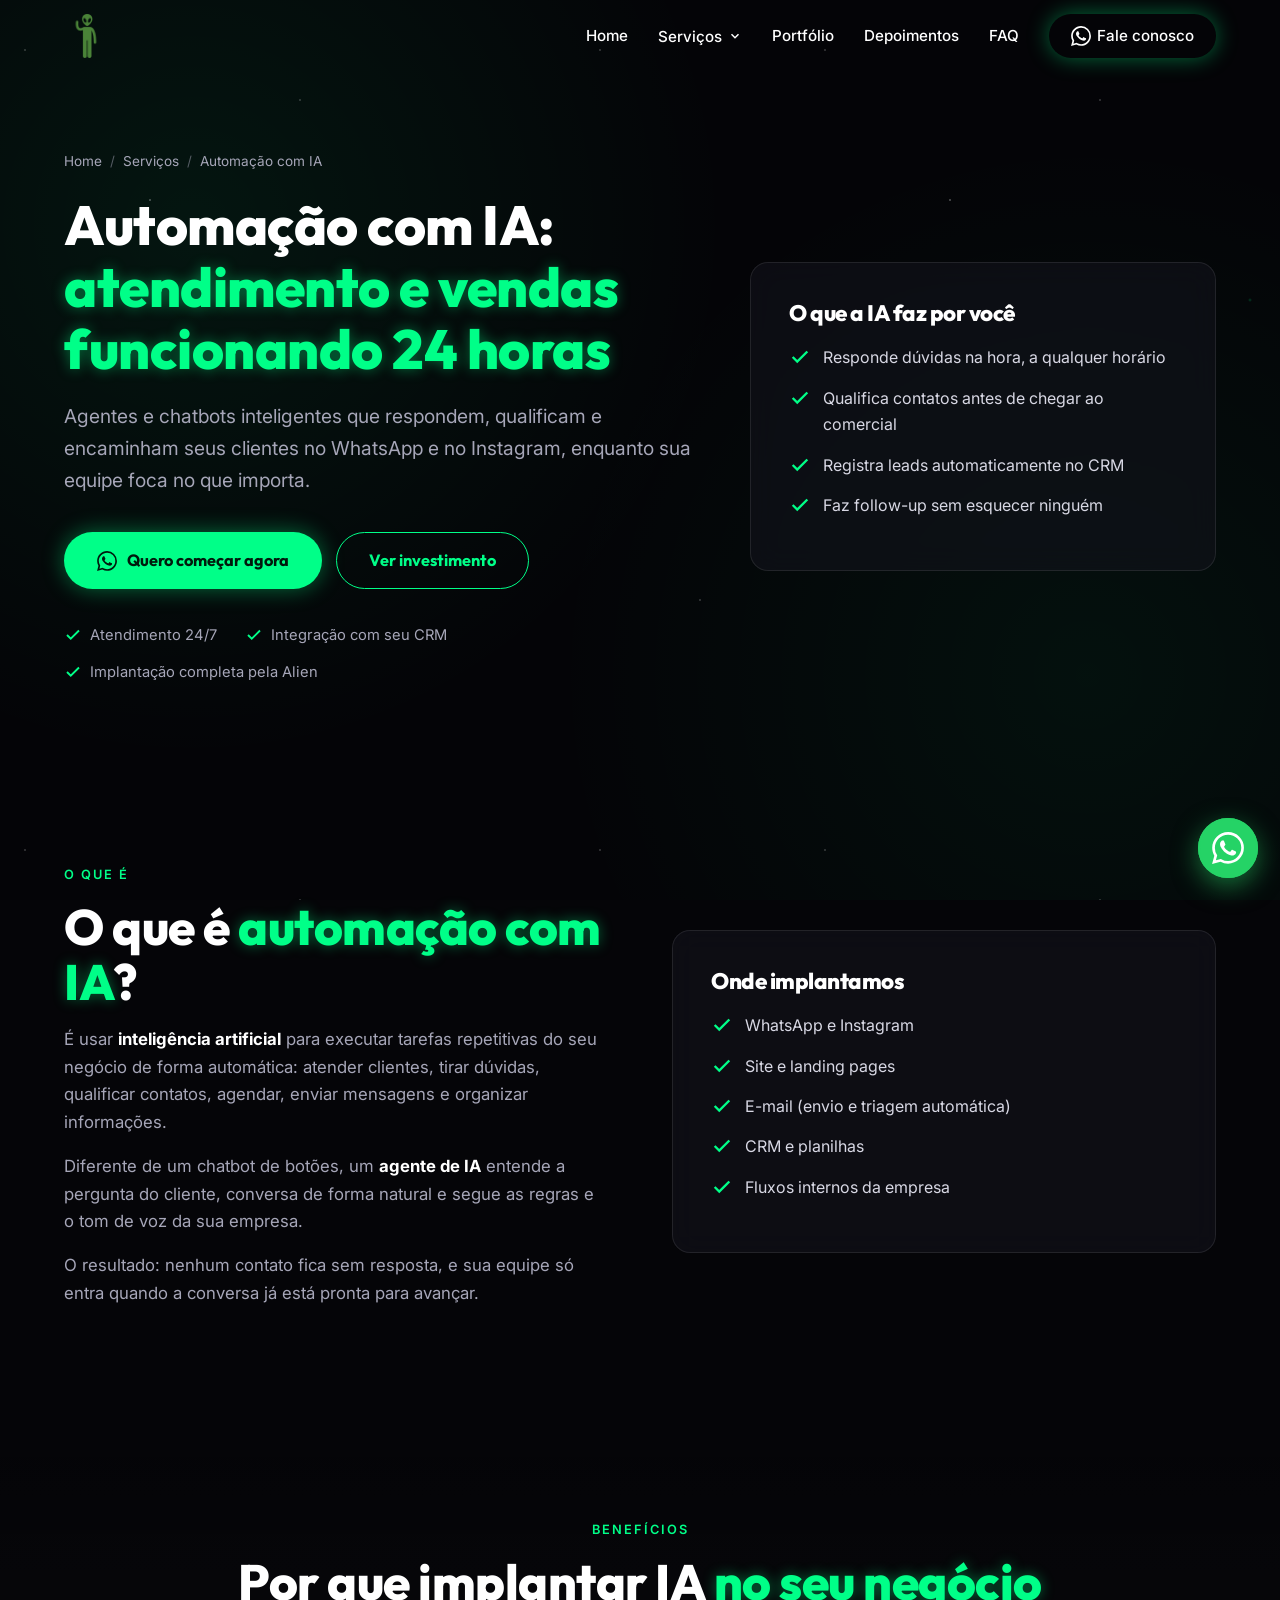
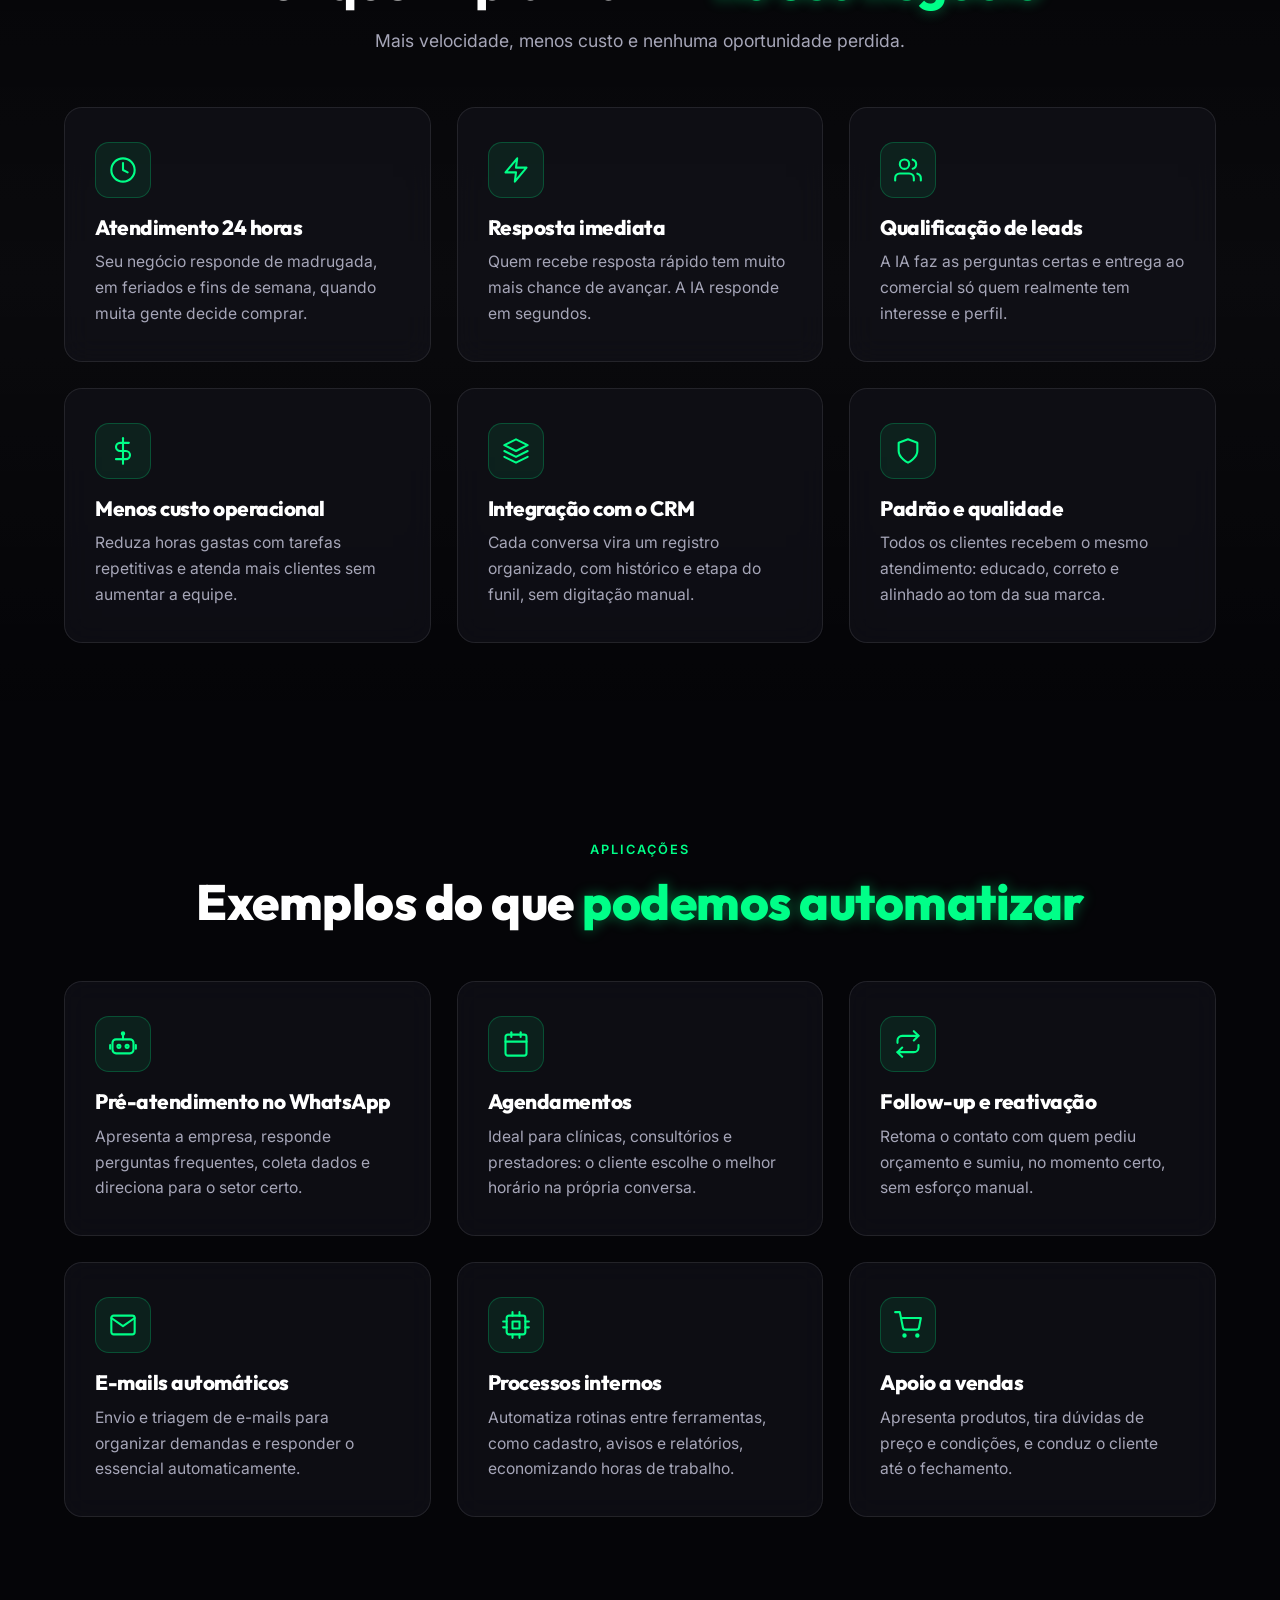
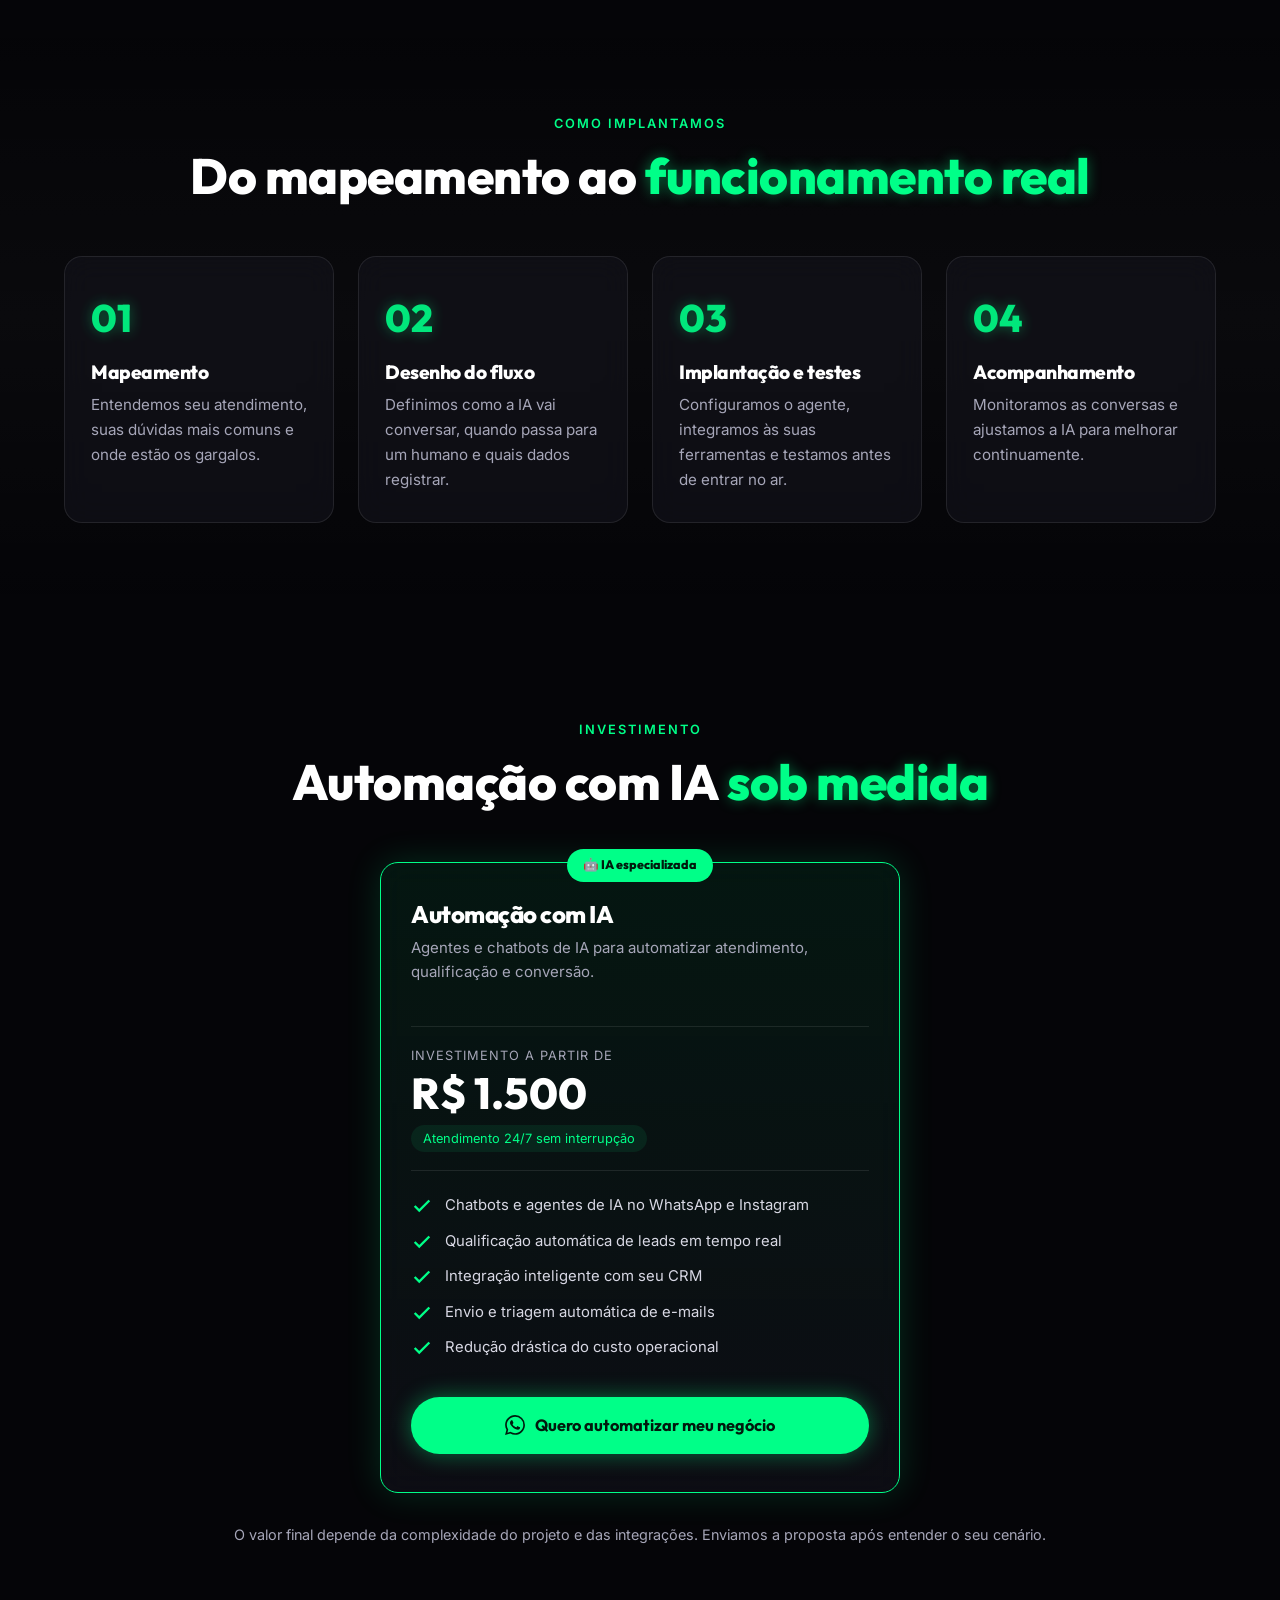
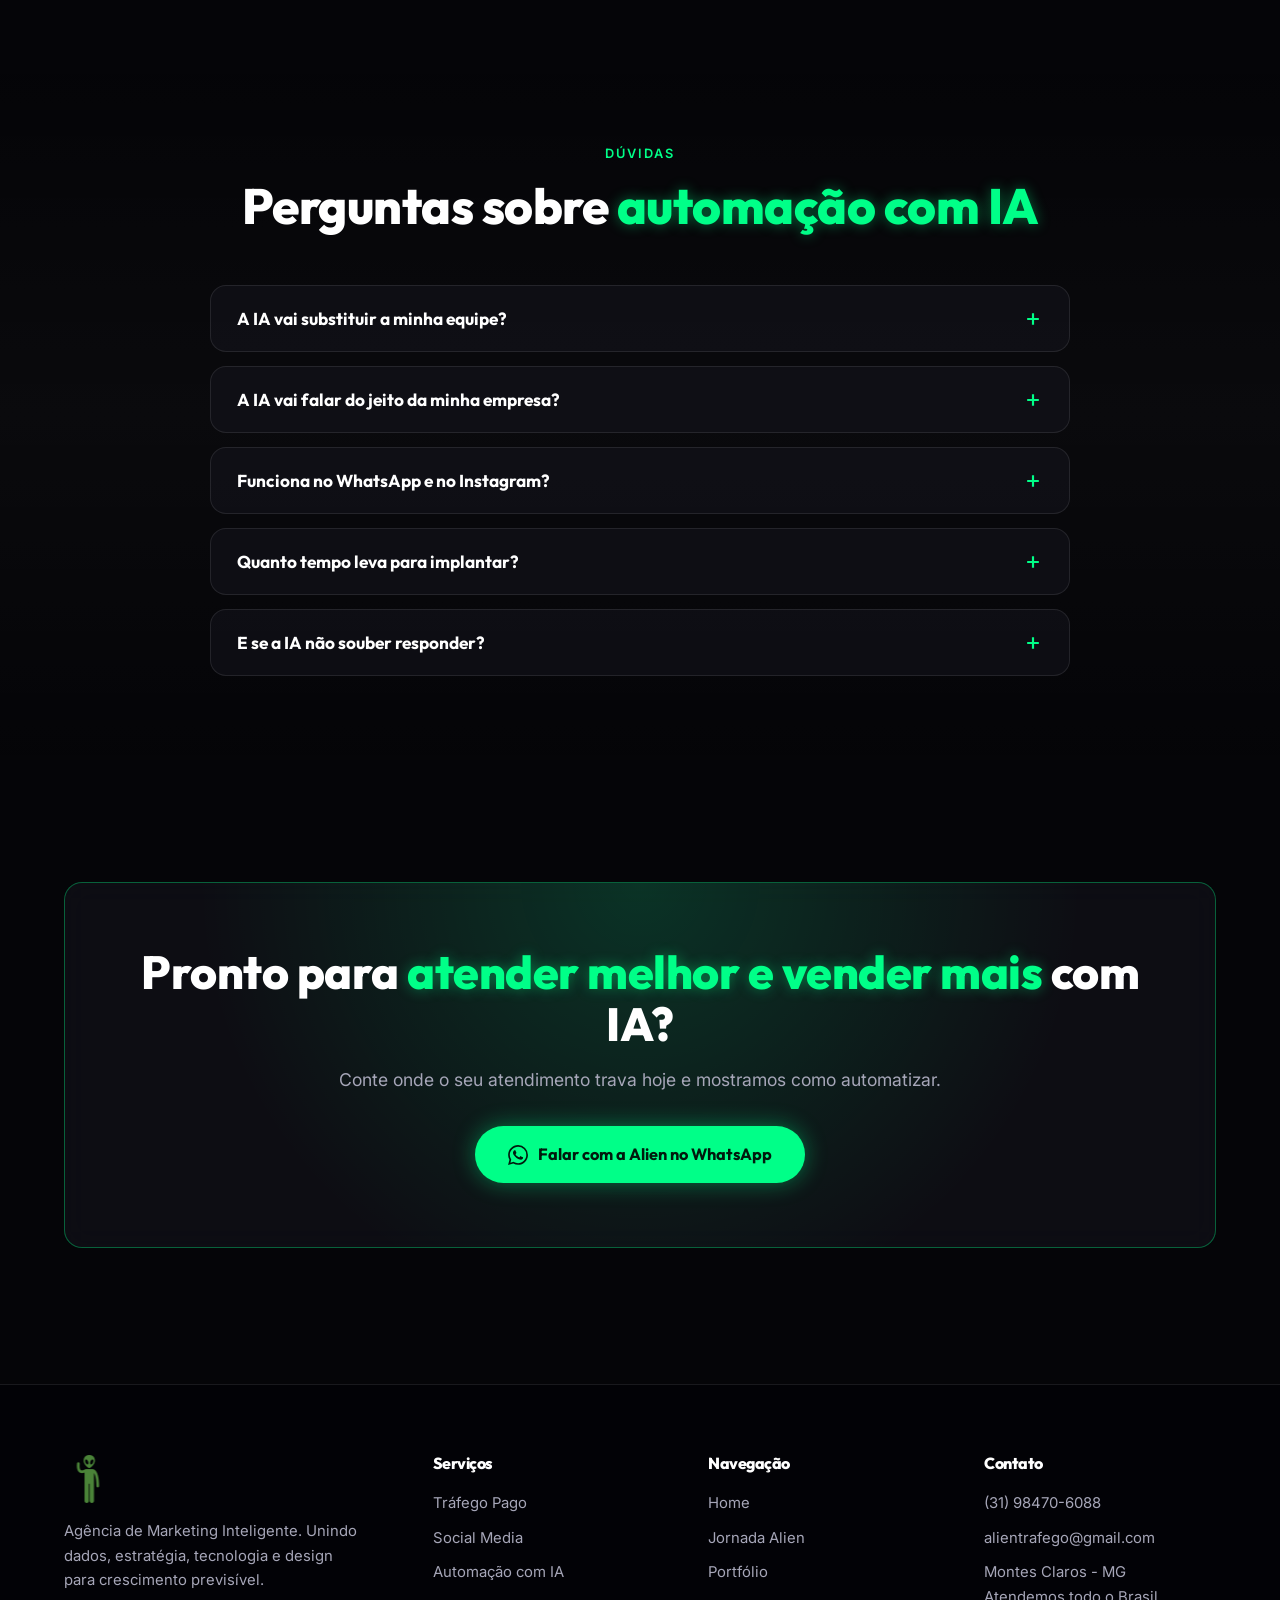
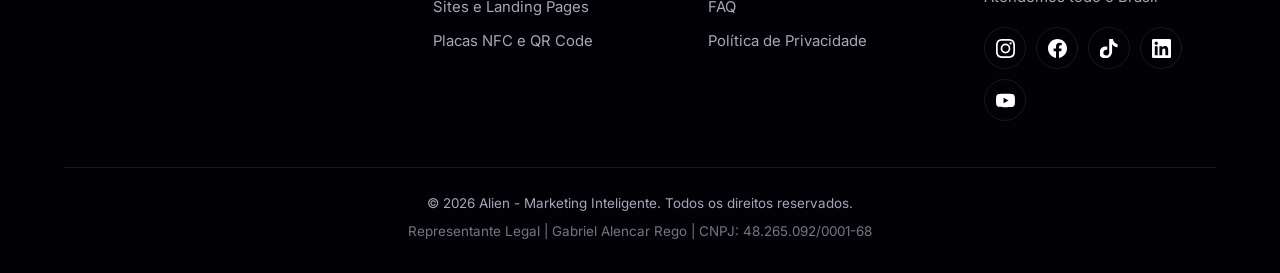
==== automacao-ia.html @ 53d8d1e2 "Site completo: páginas de Tráfego Pago, Social Media, Automação com IA, Sites e Placas NFC/QR Code C" ====
<!DOCTYPE html>
<html lang="pt-BR">
<head>
<meta charset="UTF-8">
<meta name="viewport" content="width=device-width, initial-scale=1.0">
<title>Automação com Inteligência Artificial para Empresas | Alien</title>
<meta name="description" content="Chatbots e agentes de IA no WhatsApp e Instagram, qualificação de leads e integração com CRM. Atendimento 24/7. Investimento a partir de R$ 1.500.">
<link rel="canonical" href="https://alienmkt.com.br/automacao-ia.html">
<meta property="og:type" content="website"><meta property="og:title" content="Automação com Inteligência Artificial para Empresas | Alien"><meta property="og:description" content="Chatbots e agentes de IA no WhatsApp e Instagram, qualificação de leads e integração com CRM. Atendimento 24/7. Investimento a partir de R$ 1.500.">
<meta property="og:url" content="https://alienmkt.com.br/automacao-ia.html"><meta property="og:image" content="https://alienmkt.com.br/assets/placas/placa-google-avaliacoes-foto.webp"><meta property="og:locale" content="pt_BR">
<link rel="icon" href="assets/Favicon s Fundo svg.svg" type="image/svg+xml">
<link rel="preconnect" href="https://fonts.googleapis.com"><link rel="preconnect" href="https://fonts.gstatic.com" crossorigin>
<link href="https://fonts.googleapis.com/css2?family=Outfit:wght@300;400;600;700;800&family=Inter:wght@400;500;600&display=swap" rel="stylesheet">
<link rel="stylesheet" href="assets/css/site.css">
<!-- Google tag (gtag.js) -->
    <script async src="https://www.googletagmanager.com/gtag/js?id=G-V5734NJZ1D"></script>
    <script>
      window.dataLayer = window.dataLayer || [];
      function gtag(){dataLayer.push(arguments);}
      gtag('js', new Date());

      gtag('config', 'G-V5734NJZ1D');
    </script>
    <!-- Meta Pixel Code -->
    <script>
    !function(f,b,e,v,n,t,s)
    {if(f.fbq)return;n=f.fbq=function(){n.callMethod?
    n.callMethod.apply(n,arguments):n.queue.push(arguments)};
    if(!f._fbq)f._fbq=n;n.push=n;n.loaded=!0;n.version='2.0';
    n.queue=[];t=b.createElement(e);t.async=!0;
    t.src=v;s=b.getElementsByTagName(e)[0];
    s.parentNode.insertBefore(t,s)}(window, document,'script',
    'https://connect.facebook.net/en_US/fbevents.js');
    fbq('init', '1313894637612937');
    fbq('track', 'PageView');
    </script>
    <noscript><img height="1" width="1" style="display:none"
    src="https://www.facebook.com/tr?id=1313894637612937&ev=PageView&noscript=1"
    /></noscript>
    <!-- End Meta Pixel Code -->
</head>
<body>
<div class="stars"></div>
<header class="header"><div class="container">
<a href="index.html" class="logo" aria-label="Alien Marketing Inteligente"><img src="assets/Favicon s Fundo svg.svg" alt="Alien"></a>
<button class="burger" aria-label="Abrir menu" type="button"><span></span><span></span><span></span></button>
<nav class="nav">
<a href="index.html">Home</a>
<div class="dd"><button type="button" class="active">Serviços <svg viewBox="0 0 24 24" fill="none" stroke="currentColor" stroke-width="2.5"><polyline points="6 9 12 15 18 9"/></svg></button><div class="dd-menu"><a href="trafego-pago.html"><span class="ic"><svg viewBox="0 0 24 24" stroke-linecap="round" stroke-linejoin="round"><circle cx="12" cy="12" r="10"/><circle cx="12" cy="12" r="6"/><circle cx="12" cy="12" r="2"/></svg></span><span><strong>Tráfego Pago</strong><small>Anúncios no Meta, Google e TikTok</small></span></a><a href="social-media.html"><span class="ic"><svg viewBox="0 0 24 24" stroke-linecap="round" stroke-linejoin="round"><circle cx="18" cy="5" r="3"/><circle cx="6" cy="12" r="3"/><circle cx="18" cy="19" r="3"/><path d="m8.6 13.5 6.8 4M15.4 6.5l-6.8 4"/></svg></span><span><strong>Social Media</strong><small>Gestão e conteúdo estratégico</small></span></a><a href="automacao-ia.html"><span class="ic"><svg viewBox="0 0 24 24" stroke-linecap="round" stroke-linejoin="round"><rect x="3" y="8" width="18" height="12" rx="3"/><path d="M12 8V4"/><circle cx="12" cy="3" r="1"/><circle cx="8.5" cy="14" r="1.3"/><circle cx="15.5" cy="14" r="1.3"/><path d="M1 13v3M23 13v3"/></svg></span><span><strong>Automação com IA</strong><small>Atendimento e vendas 24h</small></span></a><a href="sites-landing-pages.html"><span class="ic"><svg viewBox="0 0 24 24" stroke-linecap="round" stroke-linejoin="round"><polyline points="16 18 22 12 16 6"/><polyline points="8 6 2 12 8 18"/></svg></span><span><strong>Sites e Landing Pages</strong><small>Páginas feitas para converter</small></span></a><a href="placas-nfc-qrcode.html"><span class="ic"><svg viewBox="0 0 24 24" stroke-linecap="round" stroke-linejoin="round"><path d="M5 12.55a11 11 0 0 1 14.08 0M1.42 9a16 16 0 0 1 21.16 0M8.53 16.11a6 6 0 0 1 6.95 0"/><circle cx="12" cy="20" r="1"/></svg></span><span><strong>Placas NFC e QR Code</strong><small>Avaliações Google, Pix, Instagram…</small></span></a></div></div>
<a href="index.html#portfolio">Portfólio</a>
<a href="index.html#depoimentos">Depoimentos</a>
<a href="index.html#faq">FAQ</a>
<a href="https://wa.me/5531984706088?text=Ol%C3%A1%21%20Vim%20pelo%20site%20da%20Alien%20e%20gostaria%20de%20conversar." target="_blank" rel="noopener" class="btn btn-neon btn-sm"><svg viewBox="0 0 24 24" fill="currentColor"><path d="M17.472 14.382c-.297-.149-1.758-.867-2.03-.967-.273-.099-.471-.148-.67.15-.197.297-.767.966-.94 1.164-.173.199-.347.223-.644.075-.297-.15-1.255-.463-2.39-1.475-.883-.788-1.48-1.761-1.653-2.059-.173-.297-.018-.458.13-.606.134-.133.298-.347.446-.52.149-.174.198-.298.298-.497.099-.198.05-.371-.025-.52-.075-.149-.669-1.612-.916-2.207-.242-.579-.487-.5-.669-.51a12.8 12.8 0 0 0-.57-.01c-.198 0-.52.074-.792.372-.272.297-1.04 1.016-1.04 2.479 0 1.462 1.065 2.875 1.213 3.074.149.198 2.096 3.2 5.077 4.487.709.306 1.262.489 1.694.625.712.227 1.36.195 1.871.118.571-.085 1.758-.719 2.006-1.413.248-.694.248-1.289.173-1.413-.074-.124-.272-.198-.57-.347m-5.421 7.403h-.004a9.87 9.87 0 0 1-5.031-1.378l-.361-.214-3.741.982.998-3.648-.235-.374a9.86 9.86 0 0 1-1.51-5.26c.001-5.45 4.436-9.884 9.888-9.884 2.64 0 5.122 1.03 6.988 2.898a9.825 9.825 0 0 1 2.893 6.994c-.003 5.45-4.437 9.884-9.885 9.884m8.413-18.297A11.815 11.815 0 0 0 12.05 0C5.495 0 .16 5.335.157 11.892c0 2.096.547 4.142 1.588 5.945L.057 24l6.305-1.654a11.882 11.882 0 0 0 5.683 1.448h.005c6.554 0 11.89-5.335 11.893-11.893a11.821 11.821 0 0 0-3.48-8.413Z"/></svg>Fale conosco</a>
</nav></div></header>
<main>
<section class="hero sm"><div class="container"><div class="hero-grid" style=""><div><div class="crumbs"><a href="index.html">Home</a><span>/</span><a href="index.html#servicos">Serviços</a><span>/</span>Automação com IA</div><h1 class="reveal">Automação com IA: <span class="neon">atendimento e vendas funcionando 24 horas</span></h1><p class="lead reveal">Agentes e chatbots inteligentes que respondem, qualificam e encaminham seus clientes no WhatsApp e no Instagram, enquanto sua equipe foca no que importa.</p><div class="btn-row reveal"><a href="https://wa.me/5531984706088?text=Ol%C3%A1%21%20Quero%20saber%20mais%20sobre%20Automa%C3%A7%C3%A3o%20com%20Intelig%C3%AAncia%20Artificial%20para%20o%20meu%20neg%C3%B3cio." target="_blank" rel="noopener" class="btn btn-neon "><svg viewBox="0 0 24 24" fill="currentColor"><path d="M17.472 14.382c-.297-.149-1.758-.867-2.03-.967-.273-.099-.471-.148-.67.15-.197.297-.767.966-.94 1.164-.173.199-.347.223-.644.075-.297-.15-1.255-.463-2.39-1.475-.883-.788-1.48-1.761-1.653-2.059-.173-.297-.018-.458.13-.606.134-.133.298-.347.446-.52.149-.174.198-.298.298-.497.099-.198.05-.371-.025-.52-.075-.149-.669-1.612-.916-2.207-.242-.579-.487-.5-.669-.51a12.8 12.8 0 0 0-.57-.01c-.198 0-.52.074-.792.372-.272.297-1.04 1.016-1.04 2.479 0 1.462 1.065 2.875 1.213 3.074.149.198 2.096 3.2 5.077 4.487.709.306 1.262.489 1.694.625.712.227 1.36.195 1.871.118.571-.085 1.758-.719 2.006-1.413.248-.694.248-1.289.173-1.413-.074-.124-.272-.198-.57-.347m-5.421 7.403h-.004a9.87 9.87 0 0 1-5.031-1.378l-.361-.214-3.741.982.998-3.648-.235-.374a9.86 9.86 0 0 1-1.51-5.26c.001-5.45 4.436-9.884 9.888-9.884 2.64 0 5.122 1.03 6.988 2.898a9.825 9.825 0 0 1 2.893 6.994c-.003 5.45-4.437 9.884-9.885 9.884m8.413-18.297A11.815 11.815 0 0 0 12.05 0C5.495 0 .16 5.335.157 11.892c0 2.096.547 4.142 1.588 5.945L.057 24l6.305-1.654a11.882 11.882 0 0 0 5.683 1.448h.005c6.554 0 11.89-5.335 11.893-11.893a11.821 11.821 0 0 0-3.48-8.413Z"/></svg>Quero começar agora</a><a href="#planos" class="btn btn-ghost">Ver investimento</a></div><ul class="trust"><li><svg viewBox="0 0 24 24"><polyline points="20 6 9 17 4 12"/></svg>Atendimento 24/7</li><li><svg viewBox="0 0 24 24"><polyline points="20 6 9 17 4 12"/></svg>Integração com seu CRM</li><li><svg viewBox="0 0 24 24"><polyline points="20 6 9 17 4 12"/></svg>Implantação completa pela Alien</li></ul></div><div class="reveal"><div class="panel glass"><h3>O que a IA faz por você</h3><ul class="checklist"><li><svg viewBox="0 0 24 24"><polyline points="20 6 9 17 4 12"/></svg><span>Responde dúvidas na hora, a qualquer horário</span></li><li><svg viewBox="0 0 24 24"><polyline points="20 6 9 17 4 12"/></svg><span>Qualifica contatos antes de chegar ao comercial</span></li><li><svg viewBox="0 0 24 24"><polyline points="20 6 9 17 4 12"/></svg><span>Registra leads automaticamente no CRM</span></li><li><svg viewBox="0 0 24 24"><polyline points="20 6 9 17 4 12"/></svg><span>Faz follow-up sem esquecer ninguém</span></li></ul></div></div></div></div></section>
<section class="section" id="o-que-e"><div class="container"><div class="split">
<div class="reveal"><span class="eyebrow">O que é</span><h2 class="h2">O que é <span class="neon">automação com IA</span>?</h2>
<p>É usar <strong>inteligência artificial</strong> para executar tarefas repetitivas do seu negócio de forma automática: atender clientes, tirar dúvidas, qualificar contatos, agendar, enviar mensagens e organizar informações.</p>
<p>Diferente de um chatbot de botões, um <strong>agente de IA</strong> entende a pergunta do cliente, conversa de forma natural e segue as regras e o tom de voz da sua empresa.</p>
<p>O resultado: nenhum contato fica sem resposta, e sua equipe só entra quando a conversa já está pronta para avançar.</p></div>
<div class="reveal"><div class="panel glass"><h3>Onde implantamos</h3><ul class="checklist"><li><svg viewBox="0 0 24 24"><polyline points="20 6 9 17 4 12"/></svg><span>WhatsApp e Instagram</span></li><li><svg viewBox="0 0 24 24"><polyline points="20 6 9 17 4 12"/></svg><span>Site e landing pages</span></li><li><svg viewBox="0 0 24 24"><polyline points="20 6 9 17 4 12"/></svg><span>E-mail (envio e triagem automática)</span></li><li><svg viewBox="0 0 24 24"><polyline points="20 6 9 17 4 12"/></svg><span>CRM e planilhas</span></li><li><svg viewBox="0 0 24 24"><polyline points="20 6 9 17 4 12"/></svg><span>Fluxos internos da empresa</span></li></ul></div></div>
</div></div></section>

<section class="section alt" id="beneficios"><div class="container">
<div class="sec-head reveal center"><span class="eyebrow">Benefícios</span><h2 class="h2">Por que implantar IA <span class="neon">no seu negócio</span></h2><p class="lead">Mais velocidade, menos custo e nenhuma oportunidade perdida.</p></div>
<div class="grid g3"><div class="card glass reveal"><div class="ico"><svg viewBox="0 0 24 24" stroke-linecap="round" stroke-linejoin="round"><circle cx="12" cy="12" r="10"/><polyline points="12 6 12 12 16 14"/></svg></div><h3>Atendimento 24 horas</h3><p>Seu negócio responde de madrugada, em feriados e fins de semana, quando muita gente decide comprar.</p></div><div class="card glass reveal"><div class="ico"><svg viewBox="0 0 24 24" stroke-linecap="round" stroke-linejoin="round"><polygon points="13 2 3 14 12 14 11 22 21 10 12 10 13 2"/></svg></div><h3>Resposta imediata</h3><p>Quem recebe resposta rápido tem muito mais chance de avançar. A IA responde em segundos.</p></div><div class="card glass reveal"><div class="ico"><svg viewBox="0 0 24 24" stroke-linecap="round" stroke-linejoin="round"><path d="M17 21v-2a4 4 0 0 0-4-4H5a4 4 0 0 0-4 4v2"/><circle cx="9" cy="7" r="4"/><path d="M23 21v-2a4 4 0 0 0-3-3.87M16 3.13a4 4 0 0 1 0 7.75"/></svg></div><h3>Qualificação de leads</h3><p>A IA faz as perguntas certas e entrega ao comercial só quem realmente tem interesse e perfil.</p></div><div class="card glass reveal"><div class="ico"><svg viewBox="0 0 24 24" stroke-linecap="round" stroke-linejoin="round"><line x1="12" y1="1" x2="12" y2="23"/><path d="M17 5H9.5a3.5 3.5 0 0 0 0 7h5a3.5 3.5 0 0 1 0 7H6"/></svg></div><h3>Menos custo operacional</h3><p>Reduza horas gastas com tarefas repetitivas e atenda mais clientes sem aumentar a equipe.</p></div><div class="card glass reveal"><div class="ico"><svg viewBox="0 0 24 24" stroke-linecap="round" stroke-linejoin="round"><polygon points="12 2 2 7 12 12 22 7 12 2"/><polyline points="2 17 12 22 22 17"/><polyline points="2 12 12 17 22 12"/></svg></div><h3>Integração com o CRM</h3><p>Cada conversa vira um registro organizado, com histórico e etapa do funil, sem digitação manual.</p></div><div class="card glass reveal"><div class="ico"><svg viewBox="0 0 24 24" stroke-linecap="round" stroke-linejoin="round"><path d="M12 22s8-4 8-10V5l-8-3-8 3v7c0 6 8 10 8 10z"/></svg></div><h3>Padrão e qualidade</h3><p>Todos os clientes recebem o mesmo atendimento: educado, correto e alinhado ao tom da sua marca.</p></div></div>
</div></section>

<section class="section" id="usos"><div class="container">
<div class="sec-head reveal center"><span class="eyebrow">Aplicações</span><h2 class="h2">Exemplos do que <span class="neon">podemos automatizar</span></h2></div>
<div class="grid g3"><div class="card glass reveal"><div class="ico"><svg viewBox="0 0 24 24" stroke-linecap="round" stroke-linejoin="round"><rect x="3" y="8" width="18" height="12" rx="3"/><path d="M12 8V4"/><circle cx="12" cy="3" r="1"/><circle cx="8.5" cy="14" r="1.3"/><circle cx="15.5" cy="14" r="1.3"/><path d="M1 13v3M23 13v3"/></svg></div><h3>Pré-atendimento no WhatsApp</h3><p>Apresenta a empresa, responde perguntas frequentes, coleta dados e direciona para o setor certo.</p></div><div class="card glass reveal"><div class="ico"><svg viewBox="0 0 24 24" stroke-linecap="round" stroke-linejoin="round"><rect x="3" y="4" width="18" height="18" rx="2"/><line x1="16" y1="2" x2="16" y2="6"/><line x1="8" y1="2" x2="8" y2="6"/><line x1="3" y1="10" x2="21" y2="10"/></svg></div><h3>Agendamentos</h3><p>Ideal para clínicas, consultórios e prestadores: o cliente escolhe o melhor horário na própria conversa.</p></div><div class="card glass reveal"><div class="ico"><svg viewBox="0 0 24 24" stroke-linecap="round" stroke-linejoin="round"><polyline points="17 1 21 5 17 9"/><path d="M3 11V9a4 4 0 0 1 4-4h14"/><polyline points="7 23 3 19 7 15"/><path d="M21 13v2a4 4 0 0 1-4 4H3"/></svg></div><h3>Follow-up e reativação</h3><p>Retoma o contato com quem pediu orçamento e sumiu, no momento certo, sem esforço manual.</p></div><div class="card glass reveal"><div class="ico"><svg viewBox="0 0 24 24" stroke-linecap="round" stroke-linejoin="round"><path d="M4 4h16a2 2 0 0 1 2 2v12a2 2 0 0 1-2 2H4a2 2 0 0 1-2-2V6a2 2 0 0 1 2-2z"/><polyline points="22 6 12 13 2 6"/></svg></div><h3>E-mails automáticos</h3><p>Envio e triagem de e-mails para organizar demandas e responder o essencial automaticamente.</p></div><div class="card glass reveal"><div class="ico"><svg viewBox="0 0 24 24" stroke-linecap="round" stroke-linejoin="round"><rect x="4" y="4" width="16" height="16" rx="2"/><rect x="9" y="9" width="6" height="6"/><path d="M9 1v3M15 1v3M9 20v3M15 20v3M20 9h3M20 14h3M1 9h3M1 14h3"/></svg></div><h3>Processos internos</h3><p>Automatiza rotinas entre ferramentas, como cadastro, avisos e relatórios, economizando horas de trabalho.</p></div><div class="card glass reveal"><div class="ico"><svg viewBox="0 0 24 24" stroke-linecap="round" stroke-linejoin="round"><circle cx="9" cy="21" r="1"/><circle cx="20" cy="21" r="1"/><path d="M1 1h4l2.68 13.39a2 2 0 0 0 2 1.61h9.72a2 2 0 0 0 2-1.61L23 6H6"/></svg></div><h3>Apoio a vendas</h3><p>Apresenta produtos, tira dúvidas de preço e condições, e conduz o cliente até o fechamento.</p></div></div>
</div></section>

<section class="section alt" id="como-fazemos"><div class="container">
<div class="sec-head reveal center"><span class="eyebrow">Como implantamos</span><h2 class="h2">Do mapeamento ao <span class="neon">funcionamento real</span></h2></div>
<div class="steps"><div class="step glass reveal"><h3>Mapeamento</h3><p>Entendemos seu atendimento, suas dúvidas mais comuns e onde estão os gargalos.</p></div><div class="step glass reveal"><h3>Desenho do fluxo</h3><p>Definimos como a IA vai conversar, quando passa para um humano e quais dados registrar.</p></div><div class="step glass reveal"><h3>Implantação e testes</h3><p>Configuramos o agente, integramos às suas ferramentas e testamos antes de entrar no ar.</p></div><div class="step glass reveal"><h3>Acompanhamento</h3><p>Monitoramos as conversas e ajustamos a IA para melhorar continuamente.</p></div></div>
</div></section>

<section class="section" id="planos"><div class="container">
<div class="sec-head reveal center"><span class="eyebrow">Investimento</span><h2 class="h2">Automação com IA <span class="neon">sob medida</span></h2></div>
<div class="pricing" style="grid-template-columns:minmax(0,520px);justify-content:center">
<div class="plan glass reveal pop"><div class="badge ">🤖 IA especializada</div><h3>Automação com IA</h3><p class="sub">Agentes e chatbots de IA para automatizar atendimento, qualificação e conversão.</p><div class="price-box"><small>Investimento a partir de</small><div class="price">R$ 1.500<span></span></div><span class="price-tag">Atendimento 24/7 sem interrupção</span></div><ul class="checklist"><li><svg viewBox="0 0 24 24"><polyline points="20 6 9 17 4 12"/></svg><span>Chatbots e agentes de IA no WhatsApp e Instagram</span></li><li><svg viewBox="0 0 24 24"><polyline points="20 6 9 17 4 12"/></svg><span>Qualificação automática de leads em tempo real</span></li><li><svg viewBox="0 0 24 24"><polyline points="20 6 9 17 4 12"/></svg><span>Integração inteligente com seu CRM</span></li><li><svg viewBox="0 0 24 24"><polyline points="20 6 9 17 4 12"/></svg><span>Envio e triagem automática de e-mails</span></li><li><svg viewBox="0 0 24 24"><polyline points="20 6 9 17 4 12"/></svg><span>Redução drástica do custo operacional</span></li></ul><a href="https://wa.me/5531984706088?text=Ol%C3%A1%21%20Quero%20saber%20mais%20sobre%20Automa%C3%A7%C3%A3o%20com%20Intelig%C3%AAncia%20Artificial%20para%20o%20meu%20neg%C3%B3cio." target="_blank" rel="noopener" class="btn btn-neon btn-block"><svg viewBox="0 0 24 24" fill="currentColor"><path d="M17.472 14.382c-.297-.149-1.758-.867-2.03-.967-.273-.099-.471-.148-.67.15-.197.297-.767.966-.94 1.164-.173.199-.347.223-.644.075-.297-.15-1.255-.463-2.39-1.475-.883-.788-1.48-1.761-1.653-2.059-.173-.297-.018-.458.13-.606.134-.133.298-.347.446-.52.149-.174.198-.298.298-.497.099-.198.05-.371-.025-.52-.075-.149-.669-1.612-.916-2.207-.242-.579-.487-.5-.669-.51a12.8 12.8 0 0 0-.57-.01c-.198 0-.52.074-.792.372-.272.297-1.04 1.016-1.04 2.479 0 1.462 1.065 2.875 1.213 3.074.149.198 2.096 3.2 5.077 4.487.709.306 1.262.489 1.694.625.712.227 1.36.195 1.871.118.571-.085 1.758-.719 2.006-1.413.248-.694.248-1.289.173-1.413-.074-.124-.272-.198-.57-.347m-5.421 7.403h-.004a9.87 9.87 0 0 1-5.031-1.378l-.361-.214-3.741.982.998-3.648-.235-.374a9.86 9.86 0 0 1-1.51-5.26c.001-5.45 4.436-9.884 9.888-9.884 2.64 0 5.122 1.03 6.988 2.898a9.825 9.825 0 0 1 2.893 6.994c-.003 5.45-4.437 9.884-9.885 9.884m8.413-18.297A11.815 11.815 0 0 0 12.05 0C5.495 0 .16 5.335.157 11.892c0 2.096.547 4.142 1.588 5.945L.057 24l6.305-1.654a11.882 11.882 0 0 0 5.683 1.448h.005c6.554 0 11.89-5.335 11.893-11.893a11.821 11.821 0 0 0-3.48-8.413Z"/></svg>Quero automatizar meu negócio</a></div>
</div><p class="note reveal">O valor final depende da complexidade do projeto e das integrações. Enviamos a proposta após entender o seu cenário.</p>
</div></section>

<section class="section alt" id="faq"><div class="container">
<div class="sec-head reveal center"><span class="eyebrow">Dúvidas</span><h2 class="h2">Perguntas sobre <span class="neon">automação com IA</span></h2></div>
<div class="faq"><div class="faq-item reveal"><button class="faq-q" type="button">A IA vai substituir a minha equipe?<svg viewBox="0 0 24 24"><line x1="12" y1="5" x2="12" y2="19"/><line x1="5" y1="12" x2="19" y2="12"/></svg></button><div class="faq-a"><p>Não. Ela assume o que é repetitivo e libera sua equipe para o que exige relacionamento e decisão. Quando a conversa precisa de um humano, a IA transfere o atendimento.</p></div></div><div class="faq-item reveal"><button class="faq-q" type="button">A IA vai falar do jeito da minha empresa?<svg viewBox="0 0 24 24"><line x1="12" y1="5" x2="12" y2="19"/><line x1="5" y1="12" x2="19" y2="12"/></svg></button><div class="faq-a"><p>Sim. Configuramos tom de voz, informações e regras do seu negócio, e testamos antes de colocar no ar.</p></div></div><div class="faq-item reveal"><button class="faq-q" type="button">Funciona no WhatsApp e no Instagram?<svg viewBox="0 0 24 24"><line x1="12" y1="5" x2="12" y2="19"/><line x1="5" y1="12" x2="19" y2="12"/></svg></button><div class="faq-a"><p>Sim. Implantamos agentes de IA no WhatsApp e no Instagram, além de integração com site, e-mail e CRM.</p></div></div><div class="faq-item reveal"><button class="faq-q" type="button">Quanto tempo leva para implantar?<svg viewBox="0 0 24 24"><line x1="12" y1="5" x2="12" y2="19"/><line x1="5" y1="12" x2="19" y2="12"/></svg></button><div class="faq-a"><p>Depende da complexidade do fluxo e das integrações. No alinhamento inicial, informamos o prazo para o seu caso.</p></div></div><div class="faq-item reveal"><button class="faq-q" type="button">E se a IA não souber responder?<svg viewBox="0 0 24 24"><line x1="12" y1="5" x2="12" y2="19"/><line x1="5" y1="12" x2="19" y2="12"/></svg></button><div class="faq-a"><p>Ela é orientada a encaminhar para uma pessoa quando a pergunta foge do escopo, evitando respostas erradas.</p></div></div></div>
</div></section>
<section class="section"><div class="container"><div class="cta-band glass reveal"><h2>Pronto para <span class="neon">atender melhor e vender mais</span> com IA?</h2><p>Conte onde o seu atendimento trava hoje e mostramos como automatizar.</p><div class="btn-row"><a href="https://wa.me/5531984706088?text=Ol%C3%A1%21%20Quero%20saber%20mais%20sobre%20Automa%C3%A7%C3%A3o%20com%20Intelig%C3%AAncia%20Artificial%20para%20o%20meu%20neg%C3%B3cio." target="_blank" rel="noopener" class="btn btn-neon "><svg viewBox="0 0 24 24" fill="currentColor"><path d="M17.472 14.382c-.297-.149-1.758-.867-2.03-.967-.273-.099-.471-.148-.67.15-.197.297-.767.966-.94 1.164-.173.199-.347.223-.644.075-.297-.15-1.255-.463-2.39-1.475-.883-.788-1.48-1.761-1.653-2.059-.173-.297-.018-.458.13-.606.134-.133.298-.347.446-.52.149-.174.198-.298.298-.497.099-.198.05-.371-.025-.52-.075-.149-.669-1.612-.916-2.207-.242-.579-.487-.5-.669-.51a12.8 12.8 0 0 0-.57-.01c-.198 0-.52.074-.792.372-.272.297-1.04 1.016-1.04 2.479 0 1.462 1.065 2.875 1.213 3.074.149.198 2.096 3.2 5.077 4.487.709.306 1.262.489 1.694.625.712.227 1.36.195 1.871.118.571-.085 1.758-.719 2.006-1.413.248-.694.248-1.289.173-1.413-.074-.124-.272-.198-.57-.347m-5.421 7.403h-.004a9.87 9.87 0 0 1-5.031-1.378l-.361-.214-3.741.982.998-3.648-.235-.374a9.86 9.86 0 0 1-1.51-5.26c.001-5.45 4.436-9.884 9.888-9.884 2.64 0 5.122 1.03 6.988 2.898a9.825 9.825 0 0 1 2.893 6.994c-.003 5.45-4.437 9.884-9.885 9.884m8.413-18.297A11.815 11.815 0 0 0 12.05 0C5.495 0 .16 5.335.157 11.892c0 2.096.547 4.142 1.588 5.945L.057 24l6.305-1.654a11.882 11.882 0 0 0 5.683 1.448h.005c6.554 0 11.89-5.335 11.893-11.893a11.821 11.821 0 0 0-3.48-8.413Z"/></svg>Falar com a Alien no WhatsApp</a></div></div></div></section>
</main>
<footer class="footer"><div class="container"><div class="f-grid">
<div class="f-brand"><img src="assets/Favicon s Fundo svg.svg" alt="Alien"><p>Agência de Marketing Inteligente. Unindo dados, estratégia, tecnologia e design para crescimento previsível.</p></div>
<div><h4>Serviços</h4><ul><li><a href="trafego-pago.html">Tráfego Pago</a></li><li><a href="social-media.html">Social Media</a></li><li><a href="automacao-ia.html">Automação com IA</a></li><li><a href="sites-landing-pages.html">Sites e Landing Pages</a></li><li><a href="placas-nfc-qrcode.html">Placas NFC e QR Code</a></li></ul></div>
<div><h4>Navegação</h4><ul><li><a href="index.html">Home</a></li><li><a href="index.html#jornada">Jornada Alien</a></li><li><a href="index.html#portfolio">Portfólio</a></li><li><a href="index.html#faq">FAQ</a></li><li><a href="privacidade.html">Política de Privacidade</a></li></ul></div>
<div><h4>Contato</h4><ul><li><a href="https://wa.me/5531984706088?text=Ol%C3%A1%21%20Vim%20pelo%20site%20da%20Alien." target="_blank" rel="noopener">(31) 98470-6088</a></li><li><a href="mailto:alientrafego@gmail.com">alientrafego@gmail.com</a></li><li>Montes Claros - MG<br>Atendemos todo o Brasil</li></ul><div class="social" style="margin-top:18px"><a href="https://www.instagram.com/alienmkt_/" target="_blank" rel="noopener" title="Instagram" aria-label="Instagram"><svg viewBox="0 0 24 24"><path d="M12 2.163c3.204 0 3.584.012 4.85.07 3.252.148 4.771 1.691 4.919 4.919.058 1.265.069 1.645.069 4.849 0 3.205-.012 3.584-.069 4.849-.149 3.225-1.664 4.771-4.919 4.919-1.266.058-1.644.07-4.85.07-3.204 0-3.584-.012-4.849-.07-3.26-.149-4.771-1.699-4.919-4.92-.058-1.265-.07-1.644-.07-4.849 0-3.204.013-3.583.07-4.849.149-3.227 1.664-4.771 4.919-4.919 1.266-.057 1.645-.069 4.849-.069zM12 0C8.741 0 8.333.014 7.053.072 2.695.272.273 2.69.073 7.051.014 8.333 0 8.741 0 12c0 3.259.014 3.668.072 4.948.2 4.358 2.618 6.78 6.98 6.98 1.281.058 1.689.072 4.948.072 3.259 0 3.668-.014 4.948-.072 4.354-.2 6.782-2.618 6.979-6.98.059-1.28.073-1.689.073-4.948 0-3.259-.014-3.667-.072-4.947-.196-4.354-2.617-6.78-6.979-6.98C15.668.014 15.259 0 12 0zm0 5.838a6.162 6.162 0 1 0 0 12.324 6.162 6.162 0 0 0 0-12.324zM12 16a4 4 0 1 1 0-8 4 4 0 0 1 0 8zm6.406-11.845a1.44 1.44 0 1 0 0 2.881 1.44 1.44 0 0 0 0-2.881z"/></svg></a><a href="https://www.facebook.com/profile.php?id=61572148648768" target="_blank" rel="noopener" title="Facebook" aria-label="Facebook"><svg viewBox="0 0 24 24"><path d="M24 12.073c0-6.627-5.373-12-12-12s-12 5.373-12 12c0 5.99 4.388 10.954 10.125 11.854v-8.385H7.078v-3.47h3.047V9.43c0-3.007 1.792-4.669 4.533-4.669 1.312 0 2.686.235 2.686.235v2.953H15.83c-1.491 0-1.956.925-1.956 1.874v2.25h3.328l-.532 3.47h-2.796v8.385C19.612 23.027 24 18.062 24 12.073z"/></svg></a><a href="https://www.tiktok.com/@alienmkt_?_r=1&_t=ZS-96a00lF3noz" target="_blank" rel="noopener" title="TikTok" aria-label="TikTok"><svg viewBox="0 0 24 24"><path d="M12.525.02c1.31-.02 2.61-.01 3.91-.02.08 1.53.63 3.02 1.59 4.18 1.09 1.25 2.58 2.08 4.22 2.45v3.9c-1.57-.02-3.11-.53-4.43-1.4-1.07-.72-1.94-1.74-2.54-2.91.03 2.93.02 5.86.02 8.79 0 2.05-.51 4.13-1.63 5.82-1.4 2.1-3.79 3.48-6.32 3.65-2.74.17-5.59-.87-7.23-3.11C-.73 19.32-1.12 15.65.68 12.89c1.23-1.89 3.29-3.17 5.57-3.41.97-.1 1.96-.03 2.92.17V13.8c-1.13-.34-2.39-.2-3.37.47-.96.65-1.55 1.78-1.55 2.97 0 1.23.63 2.42 1.66 3.1 1.23.8 2.88.8 4.08.03 1.05-.67 1.63-1.92 1.63-3.19-.01-5.74-.01-11.47-.01-17.21v-.05z"/></svg></a><a href="https://www.linkedin.com/in/alien-marketing-inteligente-536660416/" target="_blank" rel="noopener" title="LinkedIn" aria-label="LinkedIn"><svg viewBox="0 0 24 24"><path d="M20.447 20.452h-3.554v-5.569c0-1.328-.027-3.037-1.852-3.037-1.853 0-2.136 1.445-2.136 2.939v5.667H9.351V9h3.414v1.561h.046c.477-.9 1.637-1.85 3.37-1.85 3.601 0 4.267 2.37 4.267 5.455v6.286zM5.337 7.433c-1.144 0-2.063-.926-2.063-2.065 0-1.138.92-2.063 2.063-2.063 1.14 0 2.064.925 2.064 2.063 0 1.139-.925 2.065-2.064 2.065zm1.782 13.019H3.555V9h3.564v11.452zM22.225 0H1.771C.792 0 0 .774 0 1.729v20.542C0 23.227.792 24 1.771 24h20.451C23.2 24 24 23.227 24 22.271V1.729C24 .774 23.2 0 22.222 0h.003z"/></svg></a><a href="https://www.youtube.com/@AlienMarketingInteligente" target="_blank" rel="noopener" title="YouTube" aria-label="YouTube"><svg viewBox="0 0 24 24"><path d="M23.498 6.163a3.003 3.003 0 0 0-2.11-2.108C19.53 3.53 12 3.53 12 3.53s-7.53 0-9.388.525A3.003 3.003 0 0 0 .502 6.163C0 8.07 0 12 0 12s0 3.93.502 5.837a3.003 3.003 0 0 0 2.11 2.108C4.47 20.47 12 20.47 12 20.47s7.53 0 9.388-.525a3.003 3.003 0 0 0 2.11-2.108C24 15.93 24 12 24 12s0-3.93-.502-5.837zM9.545 15.568V8.432L15.818 12l-6.273 3.568z"/></svg></a></div></div>
</div><div class="f-bottom"><p>&copy; 2026 Alien - Marketing Inteligente. Todos os direitos reservados.</p><p>Representante Legal | Gabriel Alencar Rego | CNPJ: 48.265.092/0001-68</p></div></div></footer>
<a href="https://wa.me/5531984706088?text=Ol%C3%A1%21%20Vim%20pelo%20site%20da%20Alien%20e%20gostaria%20de%20conversar." target="_blank" rel="noopener" class="wa-float" aria-label="Falar no WhatsApp"><svg viewBox="0 0 24 24" fill="currentColor"><path d="M17.472 14.382c-.297-.149-1.758-.867-2.03-.967-.273-.099-.471-.148-.67.15-.197.297-.767.966-.94 1.164-.173.199-.347.223-.644.075-.297-.15-1.255-.463-2.39-1.475-.883-.788-1.48-1.761-1.653-2.059-.173-.297-.018-.458.13-.606.134-.133.298-.347.446-.52.149-.174.198-.298.298-.497.099-.198.05-.371-.025-.52-.075-.149-.669-1.612-.916-2.207-.242-.579-.487-.5-.669-.51a12.8 12.8 0 0 0-.57-.01c-.198 0-.52.074-.792.372-.272.297-1.04 1.016-1.04 2.479 0 1.462 1.065 2.875 1.213 3.074.149.198 2.096 3.2 5.077 4.487.709.306 1.262.489 1.694.625.712.227 1.36.195 1.871.118.571-.085 1.758-.719 2.006-1.413.248-.694.248-1.289.173-1.413-.074-.124-.272-.198-.57-.347m-5.421 7.403h-.004a9.87 9.87 0 0 1-5.031-1.378l-.361-.214-3.741.982.998-3.648-.235-.374a9.86 9.86 0 0 1-1.51-5.26c.001-5.45 4.436-9.884 9.888-9.884 2.64 0 5.122 1.03 6.988 2.898a9.825 9.825 0 0 1 2.893 6.994c-.003 5.45-4.437 9.884-9.885 9.884m8.413-18.297A11.815 11.815 0 0 0 12.05 0C5.495 0 .16 5.335.157 11.892c0 2.096.547 4.142 1.588 5.945L.057 24l6.305-1.654a11.882 11.882 0 0 0 5.683 1.448h.005c6.554 0 11.89-5.335 11.893-11.893a11.821 11.821 0 0 0-3.48-8.413Z"/></svg></a>
<script src="assets/js/site.js"></script>
</body>
</html>
---- assets/css/site.css ----
/* =========================================================
   ALIEN — Marketing Inteligente · Folha de estilo do site
   ========================================================= */
:root{
  --neon:#00ff88; --neon-glow:rgba(0,255,136,.4); --neon-soft:rgba(0,255,136,.08);
  --bg:#050508; --bg-2:#0a0a10; --glass:rgba(20,20,30,.55); --line:rgba(255,255,255,.09);
  --text:#fff; --muted:#a6a6b8; --font-h:'Outfit',sans-serif; --font-b:'Inter',sans-serif;
  --radius:18px; --max:1200px;
}
*{margin:0;padding:0;box-sizing:border-box}
html{scroll-behavior:smooth;scroll-padding-top:96px}
body{background:var(--bg);color:var(--text);font-family:var(--font-b);line-height:1.65;overflow-x:hidden;-webkit-font-smoothing:antialiased}
img{max-width:100%;display:block}
a{color:inherit;text-decoration:none}
h1,h2,h3,h4{font-family:var(--font-h);font-weight:800;line-height:1.12;letter-spacing:-.5px}
ul{list-style:none}
.neon{color:var(--neon);text-shadow:0 0 14px var(--neon-glow)}
.container{width:100%;max-width:var(--max);margin:0 auto;padding:0 24px}

/* ---------- Fundo ---------- */
.bg-video{position:fixed;inset:0;width:100vw;height:100vh;object-fit:cover;z-index:-3;opacity:.45}
.stars{position:fixed;inset:0;z-index:-2;background:
  radial-gradient(circle at 15% 25%,rgba(0,255,136,.07),transparent 42%),
  radial-gradient(circle at 85% 75%,rgba(0,255,136,.05),transparent 42%),rgba(5,5,8,.82)}
.stars::after{content:"";position:absolute;inset:0;opacity:.55;background-size:800px 800px;background-image:
  radial-gradient(1px 1px at 25px 50px,#fff,transparent),radial-gradient(1.5px 1.5px at 150px 200px,rgba(255,255,255,.8),transparent),
  radial-gradient(1px 1px at 300px 100px,#fff,transparent),radial-gradient(2px 2px at 450px 300px,rgba(0,255,136,.4),transparent),
  radial-gradient(1px 1px at 600px 50px,#fff,transparent),radial-gradient(1px 1px at 700px 600px,#fff,transparent)}

/* ---------- Botões ---------- */
.btn{display:inline-flex;align-items:center;justify-content:center;gap:10px;font-family:var(--font-h);font-weight:700;font-size:1.02rem;padding:14px 32px;border-radius:50px;border:1px solid transparent;cursor:pointer;transition:.3s;white-space:nowrap}
.btn svg{width:20px;height:20px;flex:none}
.btn-neon{background:var(--neon);color:#001a0d;box-shadow:0 0 22px var(--neon-glow)}
.btn-neon:hover{transform:translateY(-3px);box-shadow:0 0 38px rgba(0,255,136,.7)}
.btn-ghost{background:transparent;color:var(--neon);border-color:var(--neon)}
.btn-ghost:hover{background:var(--neon-soft);box-shadow:0 0 16px var(--neon-glow)}
.btn-sm{padding:9px 22px;font-size:.92rem}
.btn-block{width:100%}
.btn-row{display:flex;flex-wrap:wrap;gap:14px}

/* ---------- Header ---------- */
.header{position:fixed;top:0;left:0;right:0;z-index:1000;padding:14px 0;transition:.3s}
.header.scrolled{background:rgba(5,5,8,.82);backdrop-filter:blur(16px);-webkit-backdrop-filter:blur(16px);border-bottom:1px solid var(--line);padding:8px 0}
.header .container{display:flex;align-items:center;justify-content:space-between;gap:24px}
.logo img{height:44px;width:auto}
.nav{display:flex;align-items:center;gap:30px}
.nav>a,.nav .dd>button{color:var(--text);font-size:.95rem;font-weight:500;background:none;border:0;cursor:pointer;font-family:inherit;transition:color .25s;display:inline-flex;align-items:center;gap:6px}
.nav>a:hover,.nav .dd>button:hover,.nav a.active{color:var(--neon)}
.dd{position:relative}
.dd>button svg{width:14px;height:14px;transition:.25s}
.dd-menu{position:absolute;top:calc(100% + 14px);left:-20px;min-width:330px;padding:10px;border-radius:16px;background:rgba(10,10,16,.96);border:1px solid var(--line);backdrop-filter:blur(18px);opacity:0;visibility:hidden;transform:translateY(8px);transition:.25s;box-shadow:0 20px 50px rgba(0,0,0,.6)}
.dd:hover .dd-menu,.dd.open .dd-menu{opacity:1;visibility:visible;transform:none}
.dd:hover>button svg,.dd.open>button svg{transform:rotate(180deg)}
.dd-menu a{display:flex;gap:14px;align-items:center;padding:12px 14px;border-radius:12px;transition:.2s}
.dd-menu a:hover{background:var(--neon-soft)}
.dd-menu .ic{width:38px;height:38px;border-radius:10px;background:var(--neon-soft);border:1px solid rgba(0,255,136,.2);display:grid;place-items:center;flex:none}
.dd-menu .ic svg{width:20px;height:20px;stroke:var(--neon);fill:none;stroke-width:2}
.dd-menu strong{display:block;font-family:var(--font-h);font-size:.95rem}
.dd-menu small{display:block;color:var(--muted);font-size:.8rem;line-height:1.35;margin-top:2px}
.dd::after{content:"";position:absolute;left:0;right:0;top:100%;height:22px}
.burger{display:none;background:none;border:0;cursor:pointer;padding:6px}
.burger span{display:block;width:26px;height:3px;margin:5px 0;background:var(--neon);border-radius:2px;transition:.3s}

/* ---------- Seções ---------- */
.section{padding:96px 0;position:relative}
.section.alt{background:linear-gradient(180deg,transparent,rgba(255,255,255,.025),transparent)}
.eyebrow{display:inline-block;font-size:.8rem;letter-spacing:2px;text-transform:uppercase;color:var(--neon);font-weight:600;margin-bottom:14px}
.h2{font-size:clamp(2rem,4.2vw,3.1rem);margin-bottom:16px}
.lead{color:var(--muted);font-size:1.1rem;max-width:720px}
.center{text-align:center}.center .lead{margin-left:auto;margin-right:auto}
.sec-head{margin-bottom:52px}
.glass{background:var(--glass);border:1px solid var(--line);border-radius:var(--radius);backdrop-filter:blur(14px);-webkit-backdrop-filter:blur(14px)}

/* ---------- Hero ---------- */
.hero{min-height:100vh;display:flex;align-items:center;padding:150px 0 80px;position:relative}
.hero.sm{min-height:auto;padding:150px 0 80px}
.hero.sm h1{font-size:clamp(2.1rem,4.3vw,3.5rem)}
.hero h1{font-size:clamp(2.3rem,5.4vw,4.4rem);margin-bottom:22px}
.hero .lead{font-size:1.2rem;margin-bottom:36px}
.hero-center{text-align:center}.hero-center .lead{margin-left:auto;margin-right:auto}.hero-center .btn-row{justify-content:center}
.hero-grid{display:grid;grid-template-columns:1.15fr .85fr;gap:56px;align-items:center}
.crumbs{font-size:.85rem;color:var(--muted);margin-bottom:22px}
.crumbs a:hover{color:var(--neon)}
.crumbs span{margin:0 8px;opacity:.5}
.tag-line{margin-top:34px;font-size:.85rem;letter-spacing:1.5px;text-transform:uppercase;color:var(--neon);opacity:.85}
.trust{display:flex;flex-wrap:wrap;gap:12px 28px;margin-top:34px;color:var(--muted);font-size:.92rem}
.trust li{display:flex;align-items:center;gap:8px}
.trust svg{width:18px;height:18px;stroke:var(--neon);fill:none;stroke-width:2.5}

/* ---------- Grids / cards ---------- */
.grid{display:grid;gap:26px}
.g2{grid-template-columns:repeat(2,1fr)}.g3{grid-template-columns:repeat(3,1fr)}.g4{grid-template-columns:repeat(4,1fr)}
.card{padding:34px 30px;transition:transform .35s,border-color .3s,box-shadow .3s}
.card:hover{transform:translateY(-8px);border-color:rgba(0,255,136,.45);box-shadow:0 16px 40px rgba(0,255,136,.09)}
.card h3{font-size:1.3rem;margin:18px 0 10px}
.card p{color:var(--muted);font-size:.98rem}
.ico{width:56px;height:56px;border-radius:14px;background:var(--neon-soft);border:1px solid rgba(0,255,136,.22);display:grid;place-items:center}
.ico svg{width:28px;height:28px;stroke:var(--neon);fill:none;stroke-width:1.8;stroke-linecap:round;stroke-linejoin:round}
.link-arrow{display:inline-flex;align-items:center;gap:8px;margin-top:18px;color:var(--neon);font-weight:600;font-family:var(--font-h)}
.link-arrow svg{width:18px;height:18px;transition:.25s}
.card:hover .link-arrow svg{transform:translateX(5px)}

/* cartões de serviço (home) */
.svc{display:flex;flex-direction:column;padding:0;overflow:hidden}
.svc .svc-body{padding:30px 28px 30px;display:flex;flex-direction:column;flex:1}
.svc .svc-body p{flex:1}
.svc .svc-media{height:190px;background:radial-gradient(circle at 50% 0,rgba(0,255,136,.16),transparent 70%),#0b0b12;display:grid;place-items:center;border-bottom:1px solid var(--line);overflow:hidden}
.svc .svc-media img{height:100%;width:100%;object-fit:cover;object-position:50% 90%}
.svc .svc-media .ico{width:84px;height:84px;border-radius:22px}.svc .svc-media .ico svg{width:42px;height:42px}
.svc .from{margin-top:16px;font-size:.85rem;color:var(--muted)}
.svc .from b{color:var(--neon);font-family:var(--font-h);font-size:1.1rem}

/* ---------- Split ---------- */
.split{display:grid;grid-template-columns:1fr 1fr;gap:64px;align-items:center}
.split.rev>:first-child{order:2}
.split p{color:var(--muted);margin-bottom:16px;font-size:1.05rem}
.split p strong{color:var(--text)}
.checklist li{display:flex;gap:12px;align-items:flex-start;margin-bottom:14px;color:#d8d8e4}
.checklist svg{width:22px;height:22px;flex:none;margin-top:2px;stroke:var(--neon);fill:none;stroke-width:2.6}
.panel{padding:38px}
.panel h3{font-size:1.4rem;margin-bottom:18px}

/* comparativo */
.compare{width:100%;border-collapse:separate;border-spacing:0;overflow:hidden;border-radius:var(--radius);border:1px solid var(--line)}
.compare th,.compare td{padding:16px 20px;text-align:left;border-bottom:1px solid var(--line);font-size:.97rem}
.compare th{font-family:var(--font-h);background:rgba(255,255,255,.04)}
.compare th.hl,.compare td.hl{background:var(--neon-soft);color:#e9fff4}
.compare tr:last-child td{border-bottom:0}
.compare td:first-child{color:var(--muted)}

/* ---------- Passos ---------- */
.steps{counter-reset:s;display:grid;grid-template-columns:repeat(4,1fr);gap:24px}
.step{padding:30px 26px;position:relative}
.step::before{counter-increment:s;content:"0" counter(s);font-family:var(--font-h);font-weight:800;font-size:2.4rem;color:var(--neon);opacity:.9;display:block;margin-bottom:12px;text-shadow:0 0 14px var(--neon-glow)}
.step h3{font-size:1.2rem;margin-bottom:8px}.step p{color:var(--muted);font-size:.95rem}

/* ---------- Preços ---------- */
.pricing{display:grid;grid-template-columns:repeat(3,1fr);gap:26px;align-items:stretch}
.plan{padding:38px 30px;display:flex;flex-direction:column;position:relative;transition:.3s}
.plan:hover{transform:translateY(-6px)}
.plan.pop{border-color:var(--neon);box-shadow:0 0 34px rgba(0,255,136,.16);background:linear-gradient(180deg,rgba(0,255,136,.07),var(--glass))}
.badge{position:absolute;top:-14px;left:50%;transform:translateX(-50%);background:var(--neon);color:#001a0d;font-family:var(--font-h);font-weight:800;font-size:.78rem;padding:6px 16px;border-radius:50px;white-space:nowrap}
.badge.soft{background:#12121a;color:var(--neon);border:1px solid rgba(0,255,136,.4)}
.plan h3{font-size:1.5rem}
.plan .sub{color:var(--muted);font-size:.94rem;margin:8px 0 22px;min-height:68px}
.price-box{padding:18px 0;border-top:1px solid var(--line);border-bottom:1px solid var(--line);margin-bottom:22px}
.price-box small{display:block;color:var(--muted);font-size:.8rem;text-transform:uppercase;letter-spacing:1px}
.price{font-family:var(--font-h);font-weight:800;font-size:2.7rem;line-height:1.1;margin:4px 0}
.price span{font-size:1rem;color:var(--muted);font-weight:500}
.price.txt{font-size:1.7rem}
.price-tag{display:inline-block;font-size:.8rem;color:var(--neon);background:var(--neon-soft);padding:3px 12px;border-radius:50px;margin-top:4px}
.plan .checklist{flex:1;margin-bottom:26px}
.plan .checklist li{font-size:.93rem;margin-bottom:11px}
.note{margin-top:30px;text-align:center;color:var(--muted);font-size:.9rem}

/* ---------- Placas: galeria ---------- */
.tabs{display:flex;flex-wrap:wrap;justify-content:center;gap:10px;margin-bottom:38px}
.tab{background:rgba(255,255,255,.04);border:1px solid var(--line);color:var(--text);padding:9px 22px;border-radius:50px;cursor:pointer;font-family:var(--font-h);font-weight:600;font-size:.92rem;transition:.25s}
.tab:hover{border-color:var(--neon)}.tab.on{background:var(--neon);color:#001a0d;border-color:var(--neon)}
.models{display:grid;grid-template-columns:repeat(4,1fr);gap:24px}
.model{overflow:hidden;display:flex;flex-direction:column;transition:.35s}
.model:hover{transform:translateY(-8px);border-color:rgba(0,255,136,.45);box-shadow:0 16px 40px rgba(0,255,136,.1)}
.model.hide{display:none}
.model .pic{aspect-ratio:4/5;background:radial-gradient(circle at 50% 20%,rgba(255,255,255,.07),transparent 70%),#0c0c13;display:grid;place-items:center;overflow:hidden}
.model .pic img{width:100%;height:100%;object-fit:cover;transition:transform .5s}
.model:hover .pic img{transform:scale(1.05)}
.model .info{padding:20px 22px 24px;display:flex;flex-direction:column;gap:6px;flex:1}
.model h3{font-size:1.15rem}.model p{color:var(--muted);font-size:.88rem;flex:1}
.model .btn{margin-top:12px}
.showcase{display:grid;grid-template-columns:repeat(2,1fr);gap:18px}
.showcase img{border-radius:18px;border:1px solid var(--line);width:100%;height:100%;object-fit:cover}
.showcase .tall{grid-row:span 1}
.chips{display:flex;flex-wrap:wrap;gap:10px;margin-top:6px}
.chip{padding:8px 18px;border-radius:50px;border:1px solid var(--line);background:rgba(255,255,255,.04);font-size:.92rem}

/* ---------- Portfólio / clientes ---------- */
.portfolio{display:grid;grid-template-columns:repeat(auto-fill,minmax(230px,1fr));gap:20px}
.pf{padding:26px 20px;text-align:center;display:flex;flex-direction:column;align-items:center;gap:12px;transition:.3s}
.pf:hover{border-color:var(--neon);box-shadow:0 0 28px rgba(0,255,136,.15);transform:translateY(-5px)}
.pf img{height:64px;width:auto;max-width:150px;object-fit:contain;border-radius:10px}
.pf b{font-family:var(--font-h);color:var(--neon);font-size:.95rem}
.pf span{font-size:.85rem;color:var(--muted)}
.clients{display:grid;grid-template-columns:repeat(5,1fr);gap:18px}
.client{height:110px;display:grid;place-items:center;padding:18px;transition:.3s}
.client:hover{border-color:rgba(0,255,136,.5)}
.client img{max-height:72px;max-width:100%;object-fit:contain}
.client img.lighten{filter:brightness(1.6)}

/* depoimentos */
.carousel{position:relative}
.car-viewport{overflow:hidden}
.car-track{display:flex;transition:transform .55s cubic-bezier(.4,0,.2,1)}
.car-slide{flex:0 0 100%;padding:6px}
.testi{padding:40px;max-width:820px;margin:0 auto}
.stars-r{color:#ffc83d;letter-spacing:4px;margin-bottom:14px}
.testi p{font-size:1.12rem;color:#e6e6ef;margin-bottom:24px}
.who{display:flex;align-items:center;gap:14px}
.who img{width:54px;height:54px;border-radius:50%;object-fit:cover;border:2px solid var(--neon)}
.who b{display:block;font-family:var(--font-h)}.who small{color:var(--muted)}
.car-btn{position:absolute;top:50%;transform:translateY(-50%);width:46px;height:46px;border-radius:50%;background:rgba(10,10,16,.9);border:1px solid var(--line);color:var(--neon);cursor:pointer;display:grid;place-items:center;transition:.25s;z-index:2}
.car-btn:hover{border-color:var(--neon);box-shadow:0 0 14px var(--neon-glow)}
.car-btn svg{width:20px;height:20px;stroke:currentColor;fill:none;stroke-width:2.6}
.car-btn.prev{left:-6px}.car-btn.next{right:-6px}
.dots{display:flex;justify-content:center;gap:10px;margin-top:26px}
.dot{width:10px;height:10px;border-radius:50%;background:rgba(255,255,255,.2);border:0;cursor:pointer;transition:.3s}
.dot.on{background:var(--neon);width:28px;border-radius:6px}

/* manifesto / fundador */
.quote-box{padding:18px 22px;border-left:3px solid var(--neon);background:var(--neon-soft);border-radius:0 14px 14px 0;font-style:italic;font-size:1.05rem}
.founder{display:grid;grid-template-columns:.8fr 1.2fr;gap:56px;align-items:center}
.founder video{width:100%;border-radius:var(--radius);border:1px solid var(--line);margin-bottom:22px;max-height:460px;object-fit:cover}
.manifesto{padding:44px 48px;max-width:880px;margin:0 auto}
.manifesto p{margin-bottom:16px;color:#d3d3df;font-size:1.05rem}
.manifesto .big{font-family:var(--font-h);font-size:1.5rem;font-weight:700;text-align:center;margin-top:26px;color:#fff;line-height:1.35}

/* ---------- FAQ ---------- */
.faq{max-width:860px;margin:0 auto}
.faq-item{border:1px solid var(--line);background:var(--glass);border-radius:16px;margin-bottom:14px;overflow:hidden;transition:.3s}
.faq-item.open{border-color:rgba(0,255,136,.45)}
.faq-q{width:100%;text-align:left;background:none;border:0;color:var(--text);font-family:var(--font-h);font-weight:700;font-size:1.08rem;padding:22px 26px;cursor:pointer;display:flex;justify-content:space-between;gap:16px;align-items:center}
.faq-q svg{width:20px;height:20px;stroke:var(--neon);fill:none;stroke-width:2.6;flex:none;transition:.3s}
.faq-item.open .faq-q svg{transform:rotate(45deg)}
.faq-a{max-height:0;overflow:hidden;transition:max-height .4s ease}
.faq-a p{padding:0 26px 24px;color:var(--muted)}

/* ---------- CTA final ---------- */
.cta-band{padding:64px 48px;text-align:center;position:relative;overflow:hidden;border-color:rgba(0,255,136,.35)}
.cta-band::before{content:"";position:absolute;inset:0;background:radial-gradient(circle at 50% 0,rgba(0,255,136,.16),transparent 65%);pointer-events:none}
.cta-band>*{position:relative}
.cta-band h2{font-size:clamp(1.9rem,4vw,2.9rem);margin-bottom:14px}
.cta-band p{color:var(--muted);font-size:1.1rem;max-width:620px;margin:0 auto 32px}
.cta-band .btn-row{justify-content:center}

/* ---------- Footer ---------- */
.footer{border-top:1px solid var(--line);padding:70px 0 30px;background:rgba(3,3,6,.85);margin-top:40px}
.f-grid{display:grid;grid-template-columns:1.4fr 1fr 1fr 1fr;gap:44px;margin-bottom:46px}
.f-brand img{height:48px;margin-bottom:16px}.f-brand p{color:var(--muted);font-size:.93rem;max-width:300px}
.footer h4{font-size:1rem;margin-bottom:18px}
.footer li{margin-bottom:10px;font-size:.93rem;color:var(--muted)}
.footer li a:hover{color:var(--neon)}
.social{display:flex;gap:10px;flex-wrap:wrap}
.social a{width:42px;height:42px;border-radius:50%;border:1px solid var(--line);display:grid;place-items:center;transition:.3s}
.social a:hover{border-color:var(--neon);box-shadow:0 0 14px var(--neon-glow)}
.social svg{width:19px;height:19px;fill:#fff;transition:.3s}.social a:hover svg{fill:var(--neon)}
.f-bottom{border-top:1px solid var(--line);padding-top:24px;text-align:center;color:var(--muted);font-size:.84rem}
.f-bottom p+p{margin-top:6px;opacity:.7}
.wa-float{position:fixed;right:22px;bottom:22px;width:60px;height:60px;border-radius:50%;background:#25d366;color:#fff;display:grid;place-items:center;z-index:900;box-shadow:0 8px 26px rgba(37,211,102,.5);transition:.3s}
.wa-float:hover{transform:scale(1.1)}
.wa-float::after{content:"";position:absolute;inset:0;border-radius:50%;border:2px solid #25d366;animation:ping 2.2s infinite}
@keyframes ping{0%{transform:scale(1);opacity:.7}100%{transform:scale(1.6);opacity:0}}
.wa-float svg{width:32px;height:32px}

/* ---------- Revelar ao rolar ---------- */
.js .reveal{opacity:0;transform:translateY(26px);transition:opacity .7s ease,transform .7s ease}
.js .reveal.in{opacity:1;transform:none}

/* ---------- Responsivo ---------- */
@media(max-width:1020px){
  .g4,.steps{grid-template-columns:repeat(2,1fr)}
  .g3,.pricing{grid-template-columns:1fr 1fr}
  .models{grid-template-columns:repeat(2,1fr)}
  .clients{grid-template-columns:repeat(3,1fr)}
  .hero-grid,.split,.founder{grid-template-columns:1fr;gap:40px}
  .split.rev>:first-child{order:0}
  .f-grid{grid-template-columns:1fr 1fr}
}
@media(max-width:860px){
  .burger{display:block;z-index:1002}
  .nav{position:fixed;top:0;right:0;height:100vh;width:min(86vw,360px);background:rgba(6,6,10,.98);flex-direction:column;align-items:flex-start;padding:100px 28px 40px;gap:6px;transform:translateX(100%);transition:.35s;overflow-y:auto;border-left:1px solid var(--line)}
  .nav.open{transform:none}
  .nav>a,.nav .dd>button{font-size:1.15rem;padding:12px 0;width:100%;justify-content:space-between}
  .dd{width:100%}
  .dd-menu{position:static;opacity:1;visibility:visible;transform:none;box-shadow:none;border:0;background:none;padding:0 0 0 6px;min-width:0;max-height:0;overflow:hidden;transition:max-height .35s}
  .dd.open .dd-menu{max-height:520px}
  .dd:hover .dd-menu{max-height:0}.dd.open:hover .dd-menu{max-height:520px}
  .burger.open span:nth-child(1){transform:translateY(8px) rotate(45deg)}
  .burger.open span:nth-child(2){opacity:0}
  .burger.open span:nth-child(3){transform:translateY(-8px) rotate(-45deg)}
  .nav .btn{width:100%;margin-top:14px}
  .section{padding:68px 0}
}
@media(max-width:640px){
  .g2,.g3,.g4,.steps,.pricing{grid-template-columns:1fr}
  .models{grid-template-columns:1fr 1fr;gap:14px}
  .model .info{padding:14px}.model h3{font-size:1rem}.model p{font-size:.8rem}.model .btn{padding:9px 12px;font-size:.82rem}
  .clients{grid-template-columns:repeat(2,1fr)}
  .hero{padding-top:120px}.hero.sm{padding-top:120px}
  .cta-band{padding:44px 22px}
  .manifesto{padding:28px 22px}
  .testi{padding:26px 22px}
  .car-btn{display:none}
  .f-grid{grid-template-columns:1fr}
  .btn-row .btn{width:100%}
  .compare th,.compare td{padding:12px 10px;font-size:.85rem}
  .plan .sub{min-height:0}
}
@media(prefers-reduced-motion:reduce){*{animation:none!important;transition:none!important}.js .reveal{opacity:1;transform:none}}
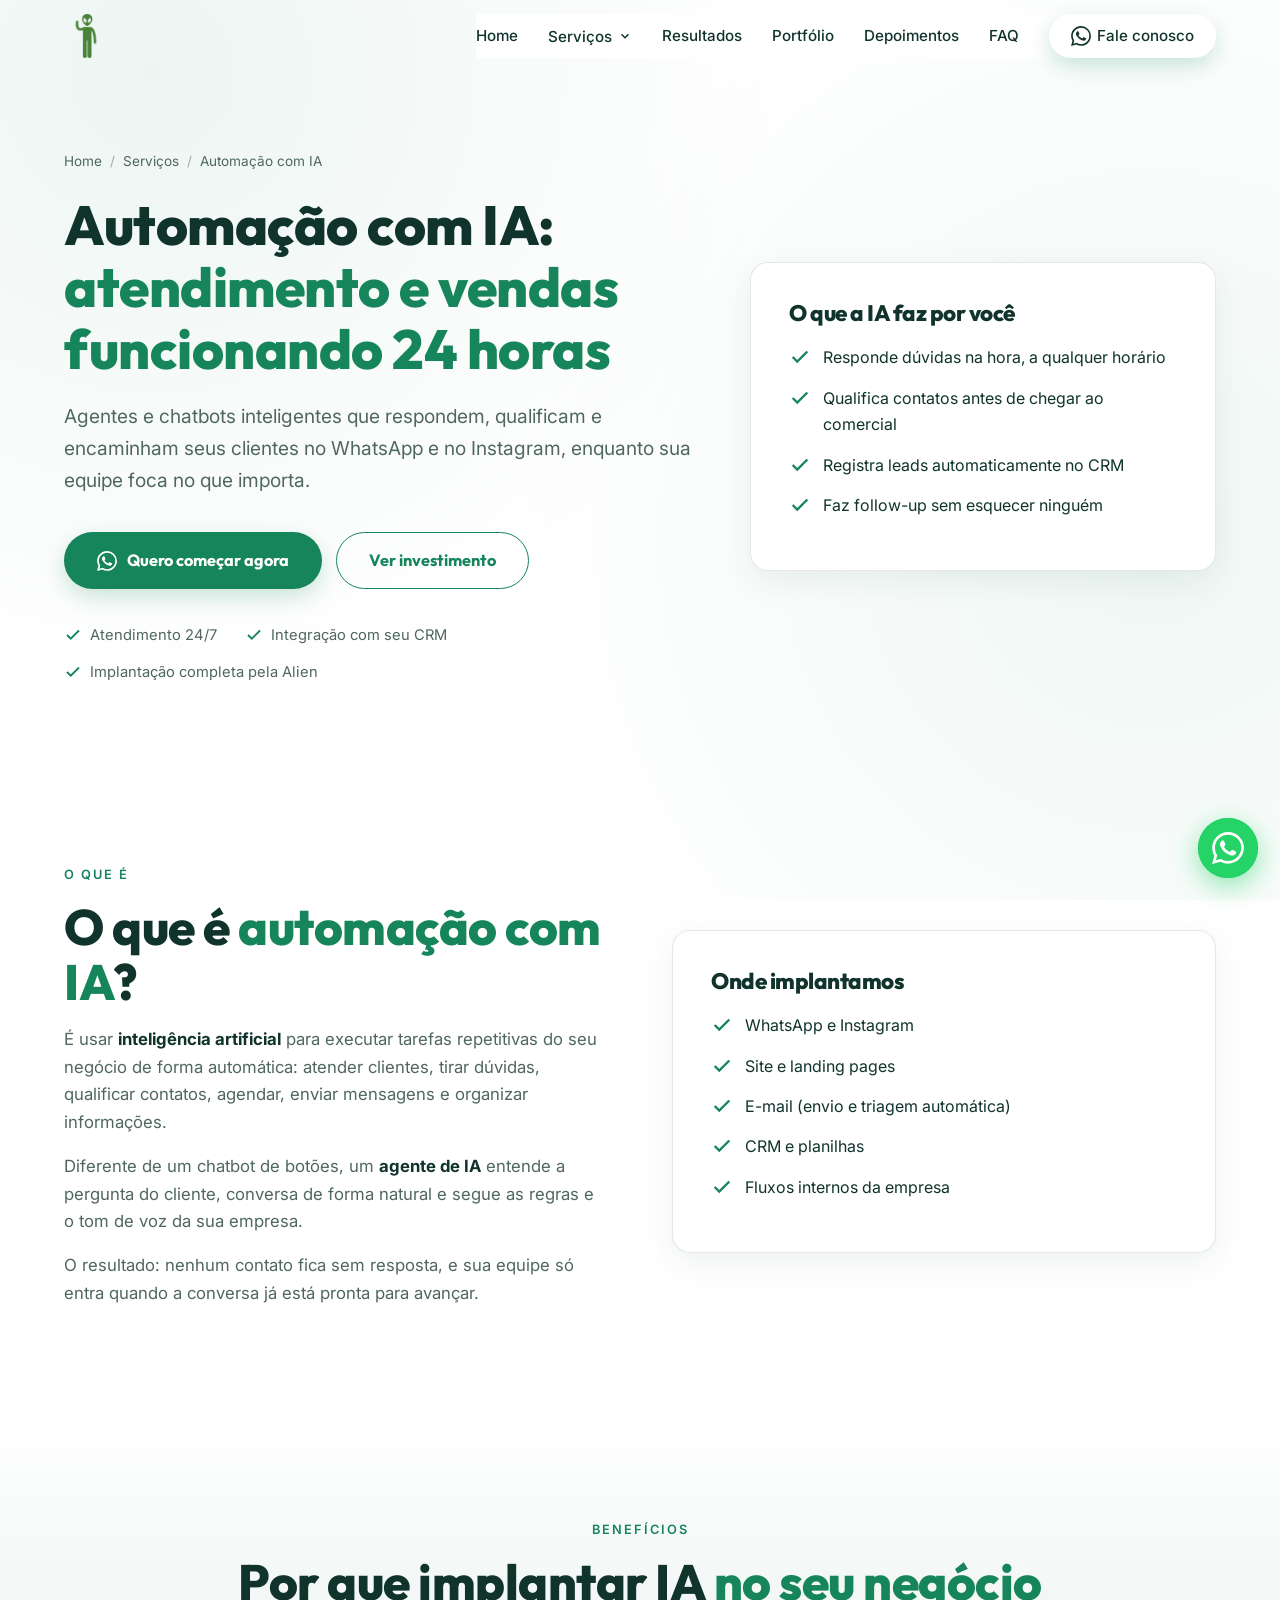
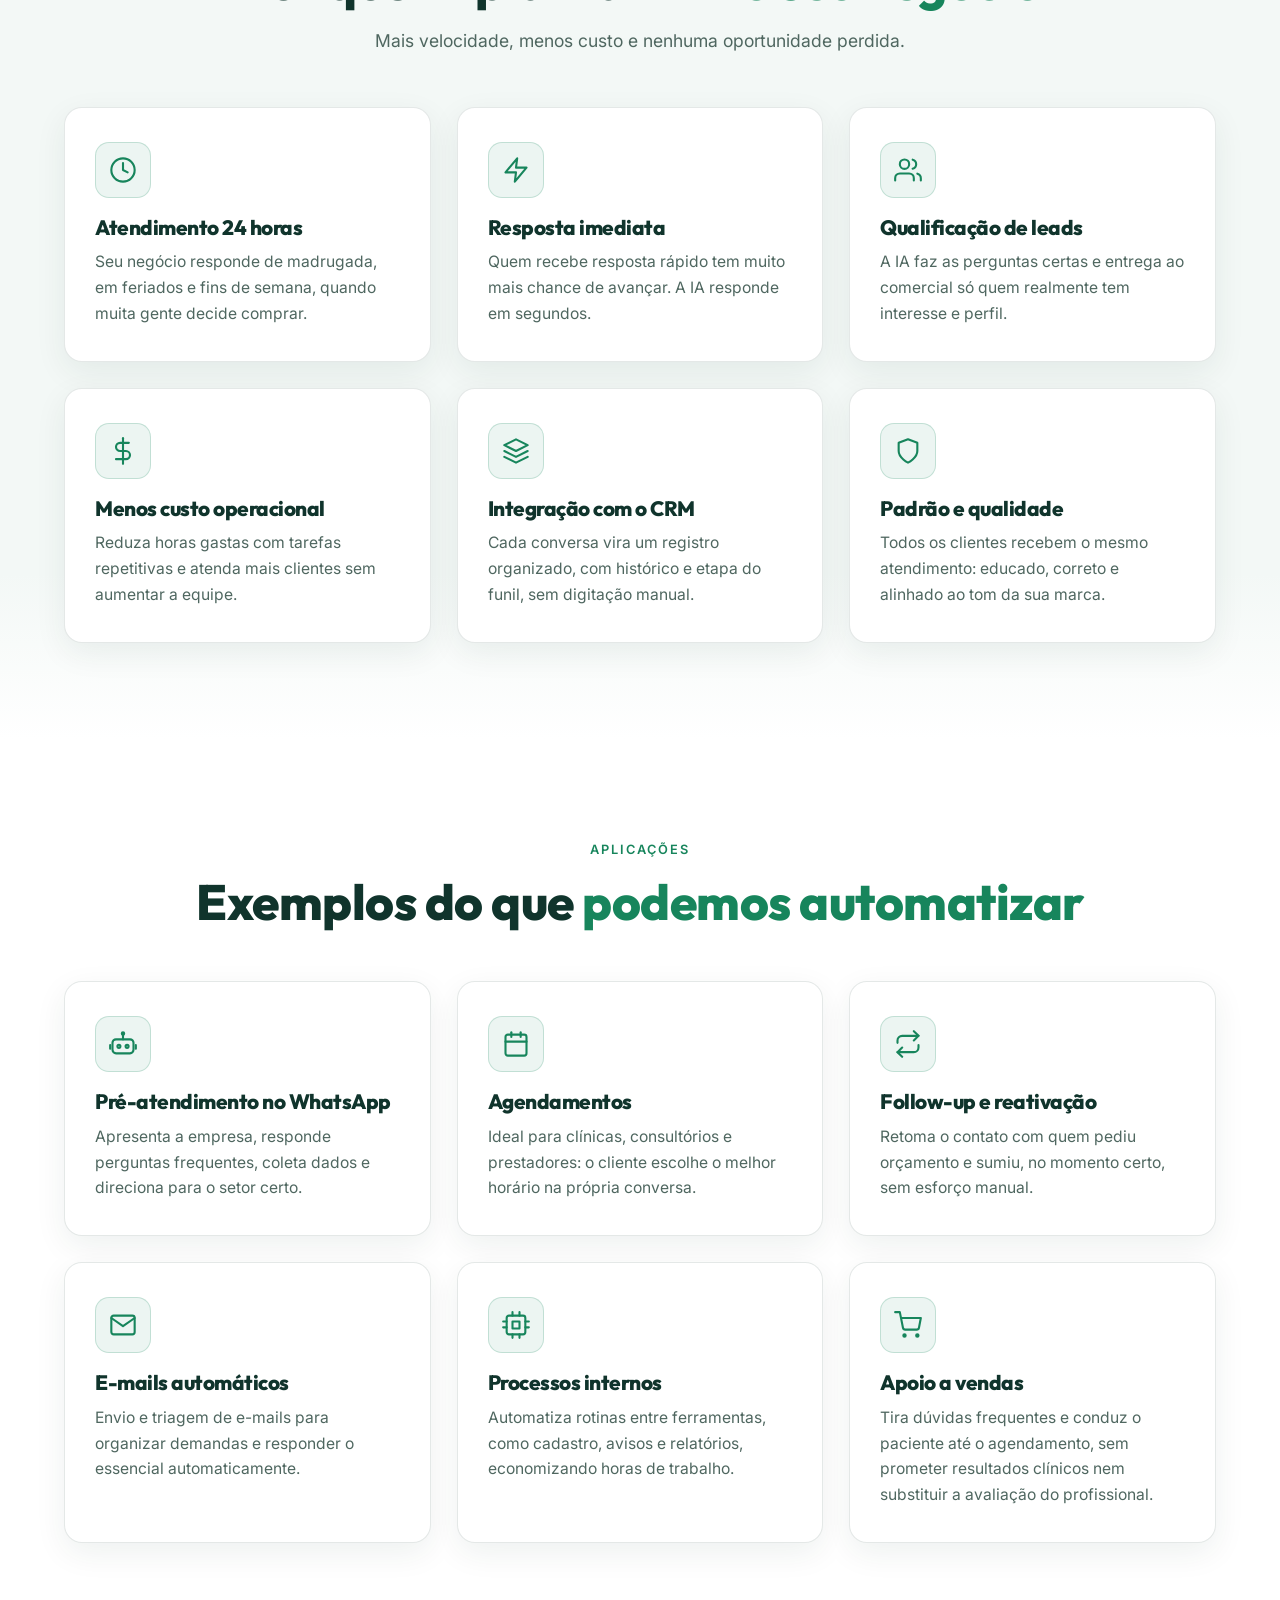
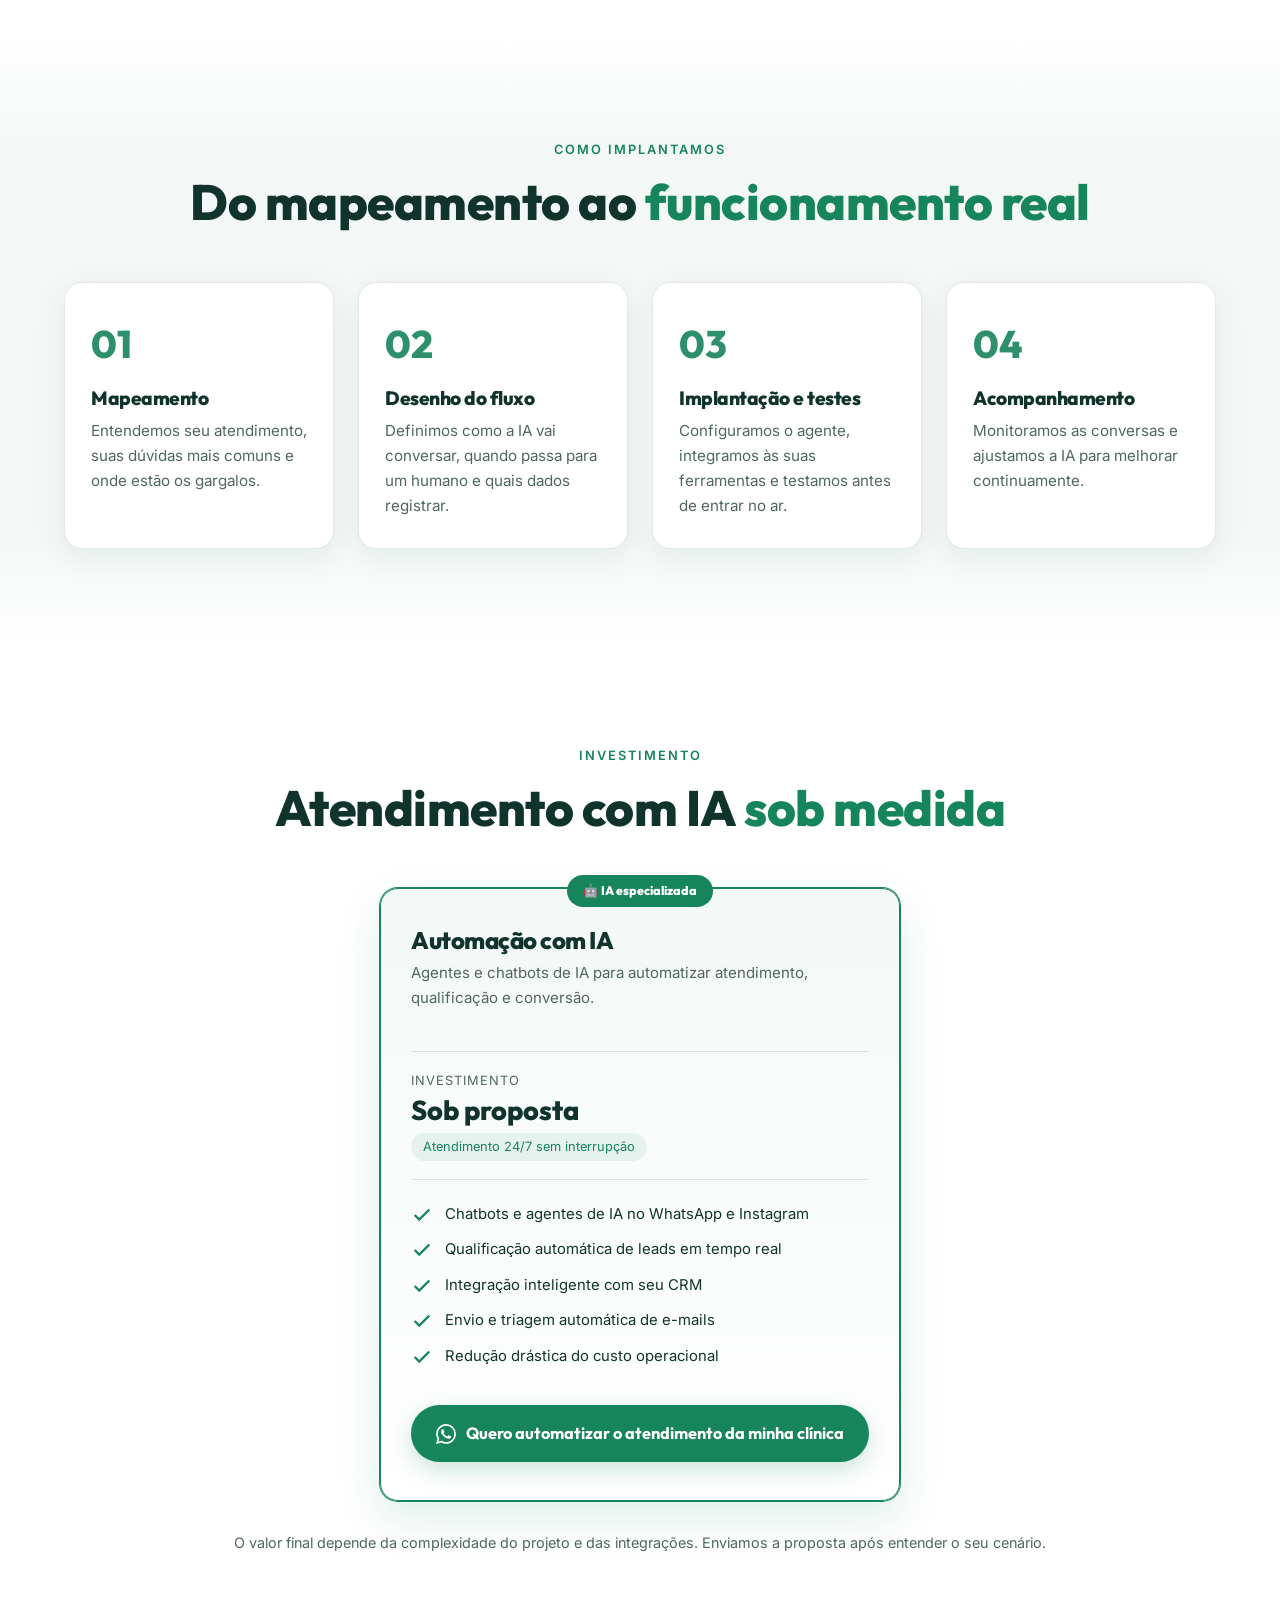
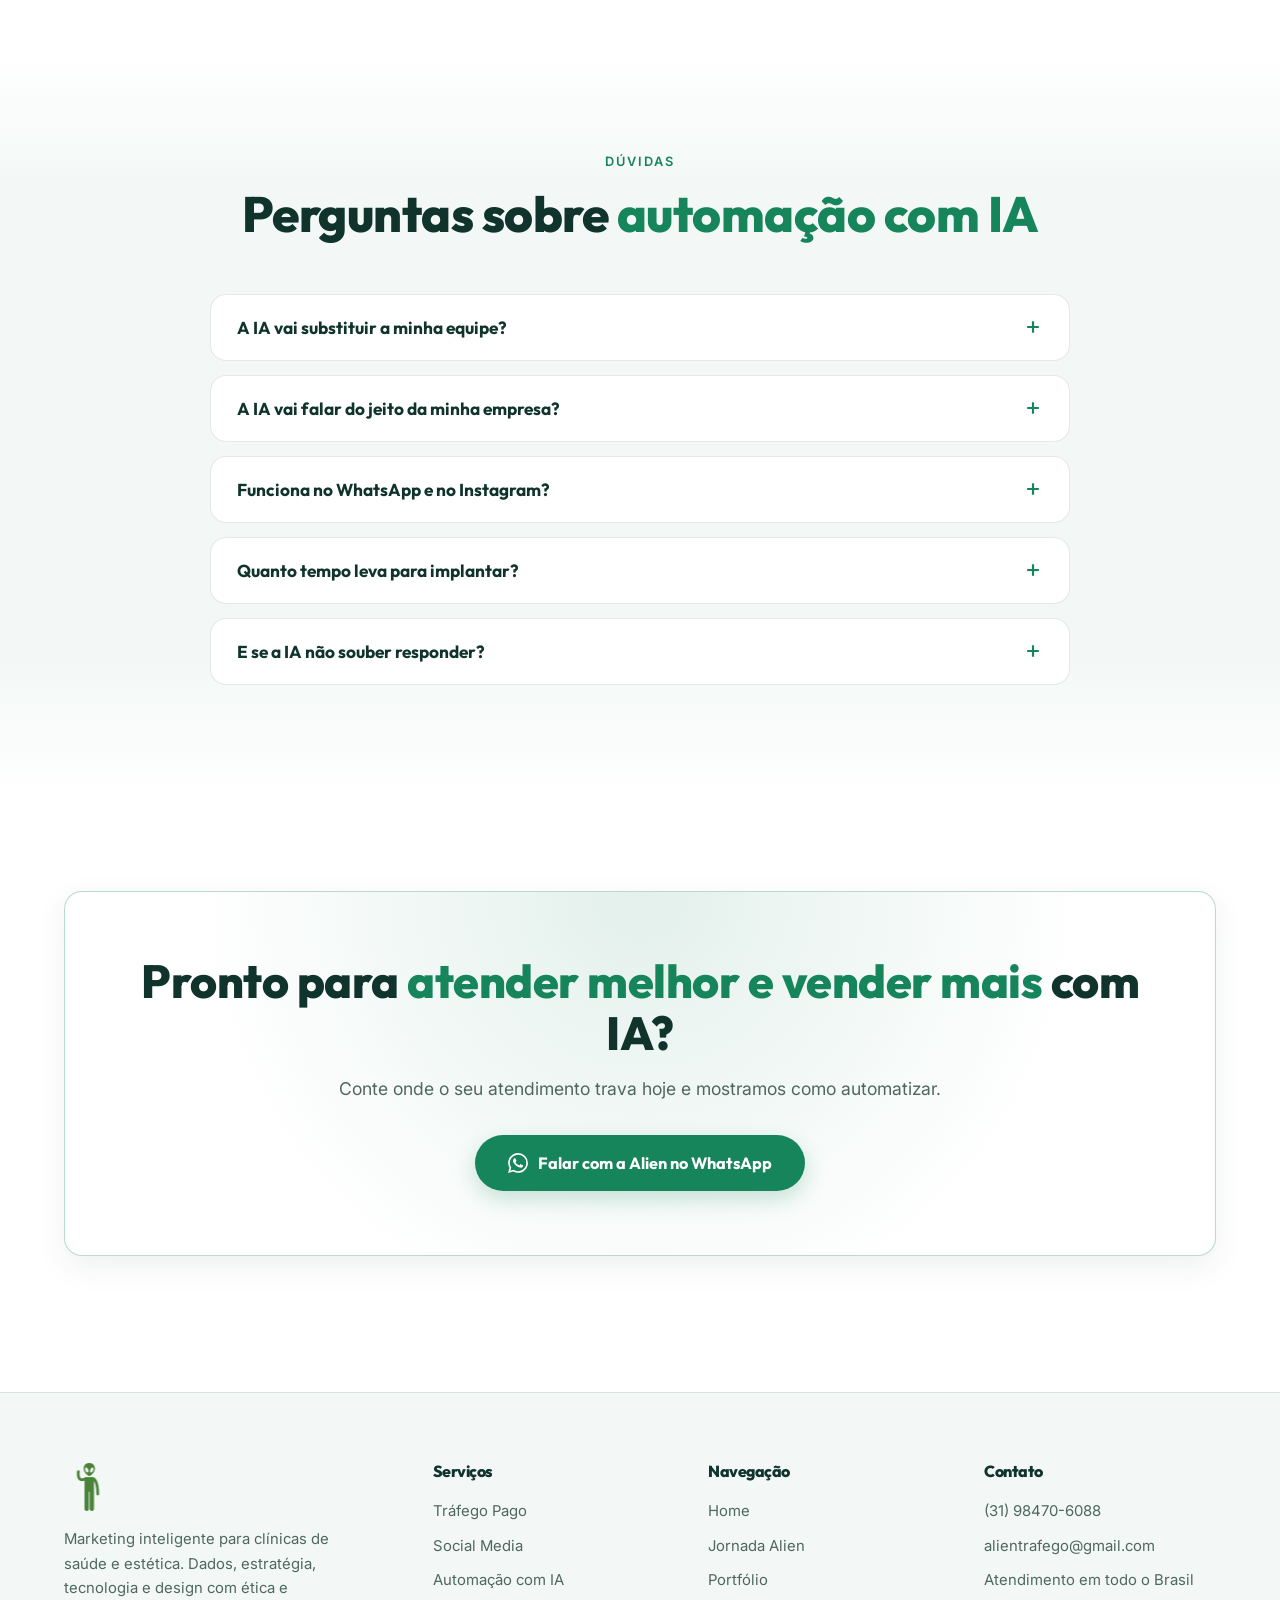
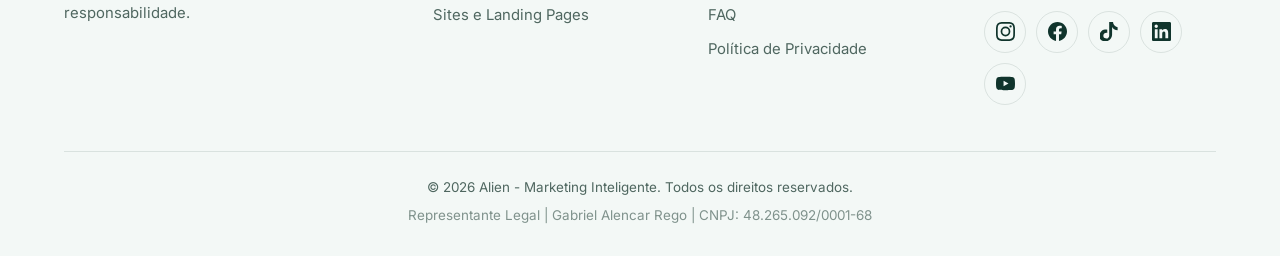
==== commit cbb6dd3f: "Site focado em clínicas de saúde e estética: tema claro, case Sim Saúde, serviços sob proposta Co-Au" ====
--- a/automacao-ia.html
+++ b/automacao-ia.html
@@ -4,9 +4,9 @@
 <meta charset="UTF-8">
 <meta name="viewport" content="width=device-width, initial-scale=1.0">
 <title>Automação com Inteligência Artificial para Empresas | Alien</title>
-<meta name="description" content="Chatbots e agentes de IA no WhatsApp e Instagram, qualificação de leads e integração com CRM. Atendimento 24/7. Investimento a partir de R$ 1.500.">
+<meta name="description" content="Atendimento com IA no WhatsApp para clínicas: respostas imediatas, qualificação do contato e encaminhamento para a recepção.">
 <link rel="canonical" href="https://alienmkt.com.br/automacao-ia.html">
-<meta property="og:type" content="website"><meta property="og:title" content="Automação com Inteligência Artificial para Empresas | Alien"><meta property="og:description" content="Chatbots e agentes de IA no WhatsApp e Instagram, qualificação de leads e integração com CRM. Atendimento 24/7. Investimento a partir de R$ 1.500.">
+<meta property="og:type" content="website"><meta property="og:title" content="Automação com Inteligência Artificial para Empresas | Alien"><meta property="og:description" content="Atendimento com IA no WhatsApp para clínicas: respostas imediatas, qualificação do contato e encaminhamento para a recepção.">
 <meta property="og:url" content="https://alienmkt.com.br/automacao-ia.html"><meta property="og:image" content="https://alienmkt.com.br/assets/placas/placa-google-avaliacoes-foto.webp"><meta property="og:locale" content="pt_BR">
 <link rel="icon" href="assets/Favicon s Fundo svg.svg" type="image/svg+xml">
 <link rel="preconnect" href="https://fonts.googleapis.com"><link rel="preconnect" href="https://fonts.gstatic.com" crossorigin>
@@ -46,7 +46,8 @@
 <button class="burger" aria-label="Abrir menu" type="button"><span></span><span></span><span></span></button>
 <nav class="nav">
 <a href="index.html">Home</a>
-<div class="dd"><button type="button" class="active">Serviços <svg viewBox="0 0 24 24" fill="none" stroke="currentColor" stroke-width="2.5"><polyline points="6 9 12 15 18 9"/></svg></button><div class="dd-menu"><a href="trafego-pago.html"><span class="ic"><svg viewBox="0 0 24 24" stroke-linecap="round" stroke-linejoin="round"><circle cx="12" cy="12" r="10"/><circle cx="12" cy="12" r="6"/><circle cx="12" cy="12" r="2"/></svg></span><span><strong>Tráfego Pago</strong><small>Anúncios no Meta, Google e TikTok</small></span></a><a href="social-media.html"><span class="ic"><svg viewBox="0 0 24 24" stroke-linecap="round" stroke-linejoin="round"><circle cx="18" cy="5" r="3"/><circle cx="6" cy="12" r="3"/><circle cx="18" cy="19" r="3"/><path d="m8.6 13.5 6.8 4M15.4 6.5l-6.8 4"/></svg></span><span><strong>Social Media</strong><small>Gestão e conteúdo estratégico</small></span></a><a href="automacao-ia.html"><span class="ic"><svg viewBox="0 0 24 24" stroke-linecap="round" stroke-linejoin="round"><rect x="3" y="8" width="18" height="12" rx="3"/><path d="M12 8V4"/><circle cx="12" cy="3" r="1"/><circle cx="8.5" cy="14" r="1.3"/><circle cx="15.5" cy="14" r="1.3"/><path d="M1 13v3M23 13v3"/></svg></span><span><strong>Automação com IA</strong><small>Atendimento e vendas 24h</small></span></a><a href="sites-landing-pages.html"><span class="ic"><svg viewBox="0 0 24 24" stroke-linecap="round" stroke-linejoin="round"><polyline points="16 18 22 12 16 6"/><polyline points="8 6 2 12 8 18"/></svg></span><span><strong>Sites e Landing Pages</strong><small>Páginas feitas para converter</small></span></a><a href="placas-nfc-qrcode.html"><span class="ic"><svg viewBox="0 0 24 24" stroke-linecap="round" stroke-linejoin="round"><path d="M5 12.55a11 11 0 0 1 14.08 0M1.42 9a16 16 0 0 1 21.16 0M8.53 16.11a6 6 0 0 1 6.95 0"/><circle cx="12" cy="20" r="1"/></svg></span><span><strong>Placas NFC e QR Code</strong><small>Avaliações Google, Pix, Instagram…</small></span></a></div></div>
+<div class="dd"><button type="button" class="active">Serviços <svg viewBox="0 0 24 24" fill="none" stroke="currentColor" stroke-width="2.5"><polyline points="6 9 12 15 18 9"/></svg></button><div class="dd-menu"><a href="trafego-pago.html"><span class="ic"><svg viewBox="0 0 24 24" stroke-linecap="round" stroke-linejoin="round"><circle cx="12" cy="12" r="10"/><circle cx="12" cy="12" r="6"/><circle cx="12" cy="12" r="2"/></svg></span><span><strong>Tráfego Pago</strong><small>Google Ads e Meta Ads para clínicas</small></span></a><a href="social-media.html"><span class="ic"><svg viewBox="0 0 24 24" stroke-linecap="round" stroke-linejoin="round"><circle cx="18" cy="5" r="3"/><circle cx="6" cy="12" r="3"/><circle cx="18" cy="19" r="3"/><path d="m8.6 13.5 6.8 4M15.4 6.5l-6.8 4"/></svg></span><span><strong>Social Media</strong><small>Gestão e conteúdo estratégico</small></span></a><a href="automacao-ia.html"><span class="ic"><svg viewBox="0 0 24 24" stroke-linecap="round" stroke-linejoin="round"><rect x="3" y="8" width="18" height="12" rx="3"/><path d="M12 8V4"/><circle cx="12" cy="3" r="1"/><circle cx="8.5" cy="14" r="1.3"/><circle cx="15.5" cy="14" r="1.3"/><path d="M1 13v3M23 13v3"/></svg></span><span><strong>Atendimento com IA</strong><small>Atendimento 24h no WhatsApp</small></span></a><a href="sites-landing-pages.html"><span class="ic"><svg viewBox="0 0 24 24" stroke-linecap="round" stroke-linejoin="round"><polyline points="16 18 22 12 16 6"/><polyline points="8 6 2 12 8 18"/></svg></span><span><strong>Sites e Landing Pages</strong><small>Páginas feitas para converter</small></span></a></div></div>
+<a href="index.html#resultados">Resultados</a>
 <a href="index.html#portfolio">Portfólio</a>
 <a href="index.html#depoimentos">Depoimentos</a>
 <a href="index.html#faq">FAQ</a>
@@ -69,7 +70,7 @@
 
 <section class="section" id="usos"><div class="container">
 <div class="sec-head reveal center"><span class="eyebrow">Aplicações</span><h2 class="h2">Exemplos do que <span class="neon">podemos automatizar</span></h2></div>
-<div class="grid g3"><div class="card glass reveal"><div class="ico"><svg viewBox="0 0 24 24" stroke-linecap="round" stroke-linejoin="round"><rect x="3" y="8" width="18" height="12" rx="3"/><path d="M12 8V4"/><circle cx="12" cy="3" r="1"/><circle cx="8.5" cy="14" r="1.3"/><circle cx="15.5" cy="14" r="1.3"/><path d="M1 13v3M23 13v3"/></svg></div><h3>Pré-atendimento no WhatsApp</h3><p>Apresenta a empresa, responde perguntas frequentes, coleta dados e direciona para o setor certo.</p></div><div class="card glass reveal"><div class="ico"><svg viewBox="0 0 24 24" stroke-linecap="round" stroke-linejoin="round"><rect x="3" y="4" width="18" height="18" rx="2"/><line x1="16" y1="2" x2="16" y2="6"/><line x1="8" y1="2" x2="8" y2="6"/><line x1="3" y1="10" x2="21" y2="10"/></svg></div><h3>Agendamentos</h3><p>Ideal para clínicas, consultórios e prestadores: o cliente escolhe o melhor horário na própria conversa.</p></div><div class="card glass reveal"><div class="ico"><svg viewBox="0 0 24 24" stroke-linecap="round" stroke-linejoin="round"><polyline points="17 1 21 5 17 9"/><path d="M3 11V9a4 4 0 0 1 4-4h14"/><polyline points="7 23 3 19 7 15"/><path d="M21 13v2a4 4 0 0 1-4 4H3"/></svg></div><h3>Follow-up e reativação</h3><p>Retoma o contato com quem pediu orçamento e sumiu, no momento certo, sem esforço manual.</p></div><div class="card glass reveal"><div class="ico"><svg viewBox="0 0 24 24" stroke-linecap="round" stroke-linejoin="round"><path d="M4 4h16a2 2 0 0 1 2 2v12a2 2 0 0 1-2 2H4a2 2 0 0 1-2-2V6a2 2 0 0 1 2-2z"/><polyline points="22 6 12 13 2 6"/></svg></div><h3>E-mails automáticos</h3><p>Envio e triagem de e-mails para organizar demandas e responder o essencial automaticamente.</p></div><div class="card glass reveal"><div class="ico"><svg viewBox="0 0 24 24" stroke-linecap="round" stroke-linejoin="round"><rect x="4" y="4" width="16" height="16" rx="2"/><rect x="9" y="9" width="6" height="6"/><path d="M9 1v3M15 1v3M9 20v3M15 20v3M20 9h3M20 14h3M1 9h3M1 14h3"/></svg></div><h3>Processos internos</h3><p>Automatiza rotinas entre ferramentas, como cadastro, avisos e relatórios, economizando horas de trabalho.</p></div><div class="card glass reveal"><div class="ico"><svg viewBox="0 0 24 24" stroke-linecap="round" stroke-linejoin="round"><circle cx="9" cy="21" r="1"/><circle cx="20" cy="21" r="1"/><path d="M1 1h4l2.68 13.39a2 2 0 0 0 2 1.61h9.72a2 2 0 0 0 2-1.61L23 6H6"/></svg></div><h3>Apoio a vendas</h3><p>Apresenta produtos, tira dúvidas de preço e condições, e conduz o cliente até o fechamento.</p></div></div>
+<div class="grid g3"><div class="card glass reveal"><div class="ico"><svg viewBox="0 0 24 24" stroke-linecap="round" stroke-linejoin="round"><rect x="3" y="8" width="18" height="12" rx="3"/><path d="M12 8V4"/><circle cx="12" cy="3" r="1"/><circle cx="8.5" cy="14" r="1.3"/><circle cx="15.5" cy="14" r="1.3"/><path d="M1 13v3M23 13v3"/></svg></div><h3>Pré-atendimento no WhatsApp</h3><p>Apresenta a empresa, responde perguntas frequentes, coleta dados e direciona para o setor certo.</p></div><div class="card glass reveal"><div class="ico"><svg viewBox="0 0 24 24" stroke-linecap="round" stroke-linejoin="round"><rect x="3" y="4" width="18" height="18" rx="2"/><line x1="16" y1="2" x2="16" y2="6"/><line x1="8" y1="2" x2="8" y2="6"/><line x1="3" y1="10" x2="21" y2="10"/></svg></div><h3>Agendamentos</h3><p>Ideal para clínicas, consultórios e prestadores: o cliente escolhe o melhor horário na própria conversa.</p></div><div class="card glass reveal"><div class="ico"><svg viewBox="0 0 24 24" stroke-linecap="round" stroke-linejoin="round"><polyline points="17 1 21 5 17 9"/><path d="M3 11V9a4 4 0 0 1 4-4h14"/><polyline points="7 23 3 19 7 15"/><path d="M21 13v2a4 4 0 0 1-4 4H3"/></svg></div><h3>Follow-up e reativação</h3><p>Retoma o contato com quem pediu orçamento e sumiu, no momento certo, sem esforço manual.</p></div><div class="card glass reveal"><div class="ico"><svg viewBox="0 0 24 24" stroke-linecap="round" stroke-linejoin="round"><path d="M4 4h16a2 2 0 0 1 2 2v12a2 2 0 0 1-2 2H4a2 2 0 0 1-2-2V6a2 2 0 0 1 2-2z"/><polyline points="22 6 12 13 2 6"/></svg></div><h3>E-mails automáticos</h3><p>Envio e triagem de e-mails para organizar demandas e responder o essencial automaticamente.</p></div><div class="card glass reveal"><div class="ico"><svg viewBox="0 0 24 24" stroke-linecap="round" stroke-linejoin="round"><rect x="4" y="4" width="16" height="16" rx="2"/><rect x="9" y="9" width="6" height="6"/><path d="M9 1v3M15 1v3M9 20v3M15 20v3M20 9h3M20 14h3M1 9h3M1 14h3"/></svg></div><h3>Processos internos</h3><p>Automatiza rotinas entre ferramentas, como cadastro, avisos e relatórios, economizando horas de trabalho.</p></div><div class="card glass reveal"><div class="ico"><svg viewBox="0 0 24 24" stroke-linecap="round" stroke-linejoin="round"><circle cx="9" cy="21" r="1"/><circle cx="20" cy="21" r="1"/><path d="M1 1h4l2.68 13.39a2 2 0 0 0 2 1.61h9.72a2 2 0 0 0 2-1.61L23 6H6"/></svg></div><h3>Apoio a vendas</h3><p>Tira dúvidas frequentes e conduz o paciente até o agendamento, sem prometer resultados clínicos nem substituir a avaliação do profissional.</p></div></div>
 </div></section>
 
 <section class="section alt" id="como-fazemos"><div class="container">
@@ -78,9 +79,9 @@
 </div></section>
 
 <section class="section" id="planos"><div class="container">
-<div class="sec-head reveal center"><span class="eyebrow">Investimento</span><h2 class="h2">Automação com IA <span class="neon">sob medida</span></h2></div>
+<div class="sec-head reveal center"><span class="eyebrow">Investimento</span><h2 class="h2">Atendimento com IA <span class="neon">sob medida</span></h2></div>
 <div class="pricing" style="grid-template-columns:minmax(0,520px);justify-content:center">
-<div class="plan glass reveal pop"><div class="badge ">🤖 IA especializada</div><h3>Automação com IA</h3><p class="sub">Agentes e chatbots de IA para automatizar atendimento, qualificação e conversão.</p><div class="price-box"><small>Investimento a partir de</small><div class="price">R$ 1.500<span></span></div><span class="price-tag">Atendimento 24/7 sem interrupção</span></div><ul class="checklist"><li><svg viewBox="0 0 24 24"><polyline points="20 6 9 17 4 12"/></svg><span>Chatbots e agentes de IA no WhatsApp e Instagram</span></li><li><svg viewBox="0 0 24 24"><polyline points="20 6 9 17 4 12"/></svg><span>Qualificação automática de leads em tempo real</span></li><li><svg viewBox="0 0 24 24"><polyline points="20 6 9 17 4 12"/></svg><span>Integração inteligente com seu CRM</span></li><li><svg viewBox="0 0 24 24"><polyline points="20 6 9 17 4 12"/></svg><span>Envio e triagem automática de e-mails</span></li><li><svg viewBox="0 0 24 24"><polyline points="20 6 9 17 4 12"/></svg><span>Redução drástica do custo operacional</span></li></ul><a href="https://wa.me/5531984706088?text=Ol%C3%A1%21%20Quero%20saber%20mais%20sobre%20Automa%C3%A7%C3%A3o%20com%20Intelig%C3%AAncia%20Artificial%20para%20o%20meu%20neg%C3%B3cio." target="_blank" rel="noopener" class="btn btn-neon btn-block"><svg viewBox="0 0 24 24" fill="currentColor"><path d="M17.472 14.382c-.297-.149-1.758-.867-2.03-.967-.273-.099-.471-.148-.67.15-.197.297-.767.966-.94 1.164-.173.199-.347.223-.644.075-.297-.15-1.255-.463-2.39-1.475-.883-.788-1.48-1.761-1.653-2.059-.173-.297-.018-.458.13-.606.134-.133.298-.347.446-.52.149-.174.198-.298.298-.497.099-.198.05-.371-.025-.52-.075-.149-.669-1.612-.916-2.207-.242-.579-.487-.5-.669-.51a12.8 12.8 0 0 0-.57-.01c-.198 0-.52.074-.792.372-.272.297-1.04 1.016-1.04 2.479 0 1.462 1.065 2.875 1.213 3.074.149.198 2.096 3.2 5.077 4.487.709.306 1.262.489 1.694.625.712.227 1.36.195 1.871.118.571-.085 1.758-.719 2.006-1.413.248-.694.248-1.289.173-1.413-.074-.124-.272-.198-.57-.347m-5.421 7.403h-.004a9.87 9.87 0 0 1-5.031-1.378l-.361-.214-3.741.982.998-3.648-.235-.374a9.86 9.86 0 0 1-1.51-5.26c.001-5.45 4.436-9.884 9.888-9.884 2.64 0 5.122 1.03 6.988 2.898a9.825 9.825 0 0 1 2.893 6.994c-.003 5.45-4.437 9.884-9.885 9.884m8.413-18.297A11.815 11.815 0 0 0 12.05 0C5.495 0 .16 5.335.157 11.892c0 2.096.547 4.142 1.588 5.945L.057 24l6.305-1.654a11.882 11.882 0 0 0 5.683 1.448h.005c6.554 0 11.89-5.335 11.893-11.893a11.821 11.821 0 0 0-3.48-8.413Z"/></svg>Quero automatizar meu negócio</a></div>
+<div class="plan glass reveal pop"><div class="badge ">🤖 IA especializada</div><h3>Automação com IA</h3><p class="sub">Agentes e chatbots de IA para automatizar atendimento, qualificação e conversão.</p><div class="price-box"><small>Investimento</small><div class="price txt">Sob proposta</div><span class="price-tag">Atendimento 24/7 sem interrupção</span></div><ul class="checklist"><li><svg viewBox="0 0 24 24"><polyline points="20 6 9 17 4 12"/></svg><span>Chatbots e agentes de IA no WhatsApp e Instagram</span></li><li><svg viewBox="0 0 24 24"><polyline points="20 6 9 17 4 12"/></svg><span>Qualificação automática de leads em tempo real</span></li><li><svg viewBox="0 0 24 24"><polyline points="20 6 9 17 4 12"/></svg><span>Integração inteligente com seu CRM</span></li><li><svg viewBox="0 0 24 24"><polyline points="20 6 9 17 4 12"/></svg><span>Envio e triagem automática de e-mails</span></li><li><svg viewBox="0 0 24 24"><polyline points="20 6 9 17 4 12"/></svg><span>Redução drástica do custo operacional</span></li></ul><a href="https://wa.me/5531984706088?text=Ol%C3%A1%21%20Quero%20saber%20mais%20sobre%20Automa%C3%A7%C3%A3o%20com%20Intelig%C3%AAncia%20Artificial%20para%20o%20meu%20neg%C3%B3cio." target="_blank" rel="noopener" class="btn btn-neon btn-block"><svg viewBox="0 0 24 24" fill="currentColor"><path d="M17.472 14.382c-.297-.149-1.758-.867-2.03-.967-.273-.099-.471-.148-.67.15-.197.297-.767.966-.94 1.164-.173.199-.347.223-.644.075-.297-.15-1.255-.463-2.39-1.475-.883-.788-1.48-1.761-1.653-2.059-.173-.297-.018-.458.13-.606.134-.133.298-.347.446-.52.149-.174.198-.298.298-.497.099-.198.05-.371-.025-.52-.075-.149-.669-1.612-.916-2.207-.242-.579-.487-.5-.669-.51a12.8 12.8 0 0 0-.57-.01c-.198 0-.52.074-.792.372-.272.297-1.04 1.016-1.04 2.479 0 1.462 1.065 2.875 1.213 3.074.149.198 2.096 3.2 5.077 4.487.709.306 1.262.489 1.694.625.712.227 1.36.195 1.871.118.571-.085 1.758-.719 2.006-1.413.248-.694.248-1.289.173-1.413-.074-.124-.272-.198-.57-.347m-5.421 7.403h-.004a9.87 9.87 0 0 1-5.031-1.378l-.361-.214-3.741.982.998-3.648-.235-.374a9.86 9.86 0 0 1-1.51-5.26c.001-5.45 4.436-9.884 9.888-9.884 2.64 0 5.122 1.03 6.988 2.898a9.825 9.825 0 0 1 2.893 6.994c-.003 5.45-4.437 9.884-9.885 9.884m8.413-18.297A11.815 11.815 0 0 0 12.05 0C5.495 0 .16 5.335.157 11.892c0 2.096.547 4.142 1.588 5.945L.057 24l6.305-1.654a11.882 11.882 0 0 0 5.683 1.448h.005c6.554 0 11.89-5.335 11.893-11.893a11.821 11.821 0 0 0-3.48-8.413Z"/></svg>Quero automatizar o atendimento da minha clínica</a></div>
 </div><p class="note reveal">O valor final depende da complexidade do projeto e das integrações. Enviamos a proposta após entender o seu cenário.</p>
 </div></section>
 
@@ -91,10 +92,10 @@
 <section class="section"><div class="container"><div class="cta-band glass reveal"><h2>Pronto para <span class="neon">atender melhor e vender mais</span> com IA?</h2><p>Conte onde o seu atendimento trava hoje e mostramos como automatizar.</p><div class="btn-row"><a href="https://wa.me/5531984706088?text=Ol%C3%A1%21%20Quero%20saber%20mais%20sobre%20Automa%C3%A7%C3%A3o%20com%20Intelig%C3%AAncia%20Artificial%20para%20o%20meu%20neg%C3%B3cio." target="_blank" rel="noopener" class="btn btn-neon "><svg viewBox="0 0 24 24" fill="currentColor"><path d="M17.472 14.382c-.297-.149-1.758-.867-2.03-.967-.273-.099-.471-.148-.67.15-.197.297-.767.966-.94 1.164-.173.199-.347.223-.644.075-.297-.15-1.255-.463-2.39-1.475-.883-.788-1.48-1.761-1.653-2.059-.173-.297-.018-.458.13-.606.134-.133.298-.347.446-.52.149-.174.198-.298.298-.497.099-.198.05-.371-.025-.52-.075-.149-.669-1.612-.916-2.207-.242-.579-.487-.5-.669-.51a12.8 12.8 0 0 0-.57-.01c-.198 0-.52.074-.792.372-.272.297-1.04 1.016-1.04 2.479 0 1.462 1.065 2.875 1.213 3.074.149.198 2.096 3.2 5.077 4.487.709.306 1.262.489 1.694.625.712.227 1.36.195 1.871.118.571-.085 1.758-.719 2.006-1.413.248-.694.248-1.289.173-1.413-.074-.124-.272-.198-.57-.347m-5.421 7.403h-.004a9.87 9.87 0 0 1-5.031-1.378l-.361-.214-3.741.982.998-3.648-.235-.374a9.86 9.86 0 0 1-1.51-5.26c.001-5.45 4.436-9.884 9.888-9.884 2.64 0 5.122 1.03 6.988 2.898a9.825 9.825 0 0 1 2.893 6.994c-.003 5.45-4.437 9.884-9.885 9.884m8.413-18.297A11.815 11.815 0 0 0 12.05 0C5.495 0 .16 5.335.157 11.892c0 2.096.547 4.142 1.588 5.945L.057 24l6.305-1.654a11.882 11.882 0 0 0 5.683 1.448h.005c6.554 0 11.89-5.335 11.893-11.893a11.821 11.821 0 0 0-3.48-8.413Z"/></svg>Falar com a Alien no WhatsApp</a></div></div></div></section>
 </main>
 <footer class="footer"><div class="container"><div class="f-grid">
-<div class="f-brand"><img src="assets/Favicon s Fundo svg.svg" alt="Alien"><p>Agência de Marketing Inteligente. Unindo dados, estratégia, tecnologia e design para crescimento previsível.</p></div>
-<div><h4>Serviços</h4><ul><li><a href="trafego-pago.html">Tráfego Pago</a></li><li><a href="social-media.html">Social Media</a></li><li><a href="automacao-ia.html">Automação com IA</a></li><li><a href="sites-landing-pages.html">Sites e Landing Pages</a></li><li><a href="placas-nfc-qrcode.html">Placas NFC e QR Code</a></li></ul></div>
+<div class="f-brand"><img src="assets/Favicon s Fundo svg.svg" alt="Alien"><p>Marketing inteligente para clínicas de saúde e estética. Dados, estratégia, tecnologia e design com ética e responsabilidade.</p></div>
+<div><h4>Serviços</h4><ul><li><a href="trafego-pago.html">Tráfego Pago</a></li><li><a href="social-media.html">Social Media</a></li><li><a href="automacao-ia.html">Automação com IA</a></li><li><a href="sites-landing-pages.html">Sites e Landing Pages</a></li></ul></div>
 <div><h4>Navegação</h4><ul><li><a href="index.html">Home</a></li><li><a href="index.html#jornada">Jornada Alien</a></li><li><a href="index.html#portfolio">Portfólio</a></li><li><a href="index.html#faq">FAQ</a></li><li><a href="privacidade.html">Política de Privacidade</a></li></ul></div>
-<div><h4>Contato</h4><ul><li><a href="https://wa.me/5531984706088?text=Ol%C3%A1%21%20Vim%20pelo%20site%20da%20Alien." target="_blank" rel="noopener">(31) 98470-6088</a></li><li><a href="mailto:alientrafego@gmail.com">alientrafego@gmail.com</a></li><li>Montes Claros - MG<br>Atendemos todo o Brasil</li></ul><div class="social" style="margin-top:18px"><a href="https://www.instagram.com/alienmkt_/" target="_blank" rel="noopener" title="Instagram" aria-label="Instagram"><svg viewBox="0 0 24 24"><path d="M12 2.163c3.204 0 3.584.012 4.85.07 3.252.148 4.771 1.691 4.919 4.919.058 1.265.069 1.645.069 4.849 0 3.205-.012 3.584-.069 4.849-.149 3.225-1.664 4.771-4.919 4.919-1.266.058-1.644.07-4.85.07-3.204 0-3.584-.012-4.849-.07-3.26-.149-4.771-1.699-4.919-4.92-.058-1.265-.07-1.644-.07-4.849 0-3.204.013-3.583.07-4.849.149-3.227 1.664-4.771 4.919-4.919 1.266-.057 1.645-.069 4.849-.069zM12 0C8.741 0 8.333.014 7.053.072 2.695.272.273 2.69.073 7.051.014 8.333 0 8.741 0 12c0 3.259.014 3.668.072 4.948.2 4.358 2.618 6.78 6.98 6.98 1.281.058 1.689.072 4.948.072 3.259 0 3.668-.014 4.948-.072 4.354-.2 6.782-2.618 6.979-6.98.059-1.28.073-1.689.073-4.948 0-3.259-.014-3.667-.072-4.947-.196-4.354-2.617-6.78-6.979-6.98C15.668.014 15.259 0 12 0zm0 5.838a6.162 6.162 0 1 0 0 12.324 6.162 6.162 0 0 0 0-12.324zM12 16a4 4 0 1 1 0-8 4 4 0 0 1 0 8zm6.406-11.845a1.44 1.44 0 1 0 0 2.881 1.44 1.44 0 0 0 0-2.881z"/></svg></a><a href="https://www.facebook.com/profile.php?id=61572148648768" target="_blank" rel="noopener" title="Facebook" aria-label="Facebook"><svg viewBox="0 0 24 24"><path d="M24 12.073c0-6.627-5.373-12-12-12s-12 5.373-12 12c0 5.99 4.388 10.954 10.125 11.854v-8.385H7.078v-3.47h3.047V9.43c0-3.007 1.792-4.669 4.533-4.669 1.312 0 2.686.235 2.686.235v2.953H15.83c-1.491 0-1.956.925-1.956 1.874v2.25h3.328l-.532 3.47h-2.796v8.385C19.612 23.027 24 18.062 24 12.073z"/></svg></a><a href="https://www.tiktok.com/@alienmkt_?_r=1&_t=ZS-96a00lF3noz" target="_blank" rel="noopener" title="TikTok" aria-label="TikTok"><svg viewBox="0 0 24 24"><path d="M12.525.02c1.31-.02 2.61-.01 3.91-.02.08 1.53.63 3.02 1.59 4.18 1.09 1.25 2.58 2.08 4.22 2.45v3.9c-1.57-.02-3.11-.53-4.43-1.4-1.07-.72-1.94-1.74-2.54-2.91.03 2.93.02 5.86.02 8.79 0 2.05-.51 4.13-1.63 5.82-1.4 2.1-3.79 3.48-6.32 3.65-2.74.17-5.59-.87-7.23-3.11C-.73 19.32-1.12 15.65.68 12.89c1.23-1.89 3.29-3.17 5.57-3.41.97-.1 1.96-.03 2.92.17V13.8c-1.13-.34-2.39-.2-3.37.47-.96.65-1.55 1.78-1.55 2.97 0 1.23.63 2.42 1.66 3.1 1.23.8 2.88.8 4.08.03 1.05-.67 1.63-1.92 1.63-3.19-.01-5.74-.01-11.47-.01-17.21v-.05z"/></svg></a><a href="https://www.linkedin.com/in/alien-marketing-inteligente-536660416/" target="_blank" rel="noopener" title="LinkedIn" aria-label="LinkedIn"><svg viewBox="0 0 24 24"><path d="M20.447 20.452h-3.554v-5.569c0-1.328-.027-3.037-1.852-3.037-1.853 0-2.136 1.445-2.136 2.939v5.667H9.351V9h3.414v1.561h.046c.477-.9 1.637-1.85 3.37-1.85 3.601 0 4.267 2.37 4.267 5.455v6.286zM5.337 7.433c-1.144 0-2.063-.926-2.063-2.065 0-1.138.92-2.063 2.063-2.063 1.14 0 2.064.925 2.064 2.063 0 1.139-.925 2.065-2.064 2.065zm1.782 13.019H3.555V9h3.564v11.452zM22.225 0H1.771C.792 0 0 .774 0 1.729v20.542C0 23.227.792 24 1.771 24h20.451C23.2 24 24 23.227 24 22.271V1.729C24 .774 23.2 0 22.222 0h.003z"/></svg></a><a href="https://www.youtube.com/@AlienMarketingInteligente" target="_blank" rel="noopener" title="YouTube" aria-label="YouTube"><svg viewBox="0 0 24 24"><path d="M23.498 6.163a3.003 3.003 0 0 0-2.11-2.108C19.53 3.53 12 3.53 12 3.53s-7.53 0-9.388.525A3.003 3.003 0 0 0 .502 6.163C0 8.07 0 12 0 12s0 3.93.502 5.837a3.003 3.003 0 0 0 2.11 2.108C4.47 20.47 12 20.47 12 20.47s7.53 0 9.388-.525a3.003 3.003 0 0 0 2.11-2.108C24 15.93 24 12 24 12s0-3.93-.502-5.837zM9.545 15.568V8.432L15.818 12l-6.273 3.568z"/></svg></a></div></div>
+<div><h4>Contato</h4><ul><li><a href="https://wa.me/5531984706088?text=Ol%C3%A1%21%20Vim%20pelo%20site%20da%20Alien." target="_blank" rel="noopener">(31) 98470-6088</a></li><li><a href="mailto:alientrafego@gmail.com">alientrafego@gmail.com</a></li><li>Atendimento em todo o Brasil</li></ul><div class="social" style="margin-top:18px"><a href="https://www.instagram.com/alienmkt_/" target="_blank" rel="noopener" title="Instagram" aria-label="Instagram"><svg viewBox="0 0 24 24"><path d="M12 2.163c3.204 0 3.584.012 4.85.07 3.252.148 4.771 1.691 4.919 4.919.058 1.265.069 1.645.069 4.849 0 3.205-.012 3.584-.069 4.849-.149 3.225-1.664 4.771-4.919 4.919-1.266.058-1.644.07-4.85.07-3.204 0-3.584-.012-4.849-.07-3.26-.149-4.771-1.699-4.919-4.92-.058-1.265-.07-1.644-.07-4.849 0-3.204.013-3.583.07-4.849.149-3.227 1.664-4.771 4.919-4.919 1.266-.057 1.645-.069 4.849-.069zM12 0C8.741 0 8.333.014 7.053.072 2.695.272.273 2.69.073 7.051.014 8.333 0 8.741 0 12c0 3.259.014 3.668.072 4.948.2 4.358 2.618 6.78 6.98 6.98 1.281.058 1.689.072 4.948.072 3.259 0 3.668-.014 4.948-.072 4.354-.2 6.782-2.618 6.979-6.98.059-1.28.073-1.689.073-4.948 0-3.259-.014-3.667-.072-4.947-.196-4.354-2.617-6.78-6.979-6.98C15.668.014 15.259 0 12 0zm0 5.838a6.162 6.162 0 1 0 0 12.324 6.162 6.162 0 0 0 0-12.324zM12 16a4 4 0 1 1 0-8 4 4 0 0 1 0 8zm6.406-11.845a1.44 1.44 0 1 0 0 2.881 1.44 1.44 0 0 0 0-2.881z"/></svg></a><a href="https://www.facebook.com/profile.php?id=61572148648768" target="_blank" rel="noopener" title="Facebook" aria-label="Facebook"><svg viewBox="0 0 24 24"><path d="M24 12.073c0-6.627-5.373-12-12-12s-12 5.373-12 12c0 5.99 4.388 10.954 10.125 11.854v-8.385H7.078v-3.47h3.047V9.43c0-3.007 1.792-4.669 4.533-4.669 1.312 0 2.686.235 2.686.235v2.953H15.83c-1.491 0-1.956.925-1.956 1.874v2.25h3.328l-.532 3.47h-2.796v8.385C19.612 23.027 24 18.062 24 12.073z"/></svg></a><a href="https://www.tiktok.com/@alienmkt_?_r=1&_t=ZS-96a00lF3noz" target="_blank" rel="noopener" title="TikTok" aria-label="TikTok"><svg viewBox="0 0 24 24"><path d="M12.525.02c1.31-.02 2.61-.01 3.91-.02.08 1.53.63 3.02 1.59 4.18 1.09 1.25 2.58 2.08 4.22 2.45v3.9c-1.57-.02-3.11-.53-4.43-1.4-1.07-.72-1.94-1.74-2.54-2.91.03 2.93.02 5.86.02 8.79 0 2.05-.51 4.13-1.63 5.82-1.4 2.1-3.79 3.48-6.32 3.65-2.74.17-5.59-.87-7.23-3.11C-.73 19.32-1.12 15.65.68 12.89c1.23-1.89 3.29-3.17 5.57-3.41.97-.1 1.96-.03 2.92.17V13.8c-1.13-.34-2.39-.2-3.37.47-.96.65-1.55 1.78-1.55 2.97 0 1.23.63 2.42 1.66 3.1 1.23.8 2.88.8 4.08.03 1.05-.67 1.63-1.92 1.63-3.19-.01-5.74-.01-11.47-.01-17.21v-.05z"/></svg></a><a href="https://www.linkedin.com/in/alien-marketing-inteligente-536660416/" target="_blank" rel="noopener" title="LinkedIn" aria-label="LinkedIn"><svg viewBox="0 0 24 24"><path d="M20.447 20.452h-3.554v-5.569c0-1.328-.027-3.037-1.852-3.037-1.853 0-2.136 1.445-2.136 2.939v5.667H9.351V9h3.414v1.561h.046c.477-.9 1.637-1.85 3.37-1.85 3.601 0 4.267 2.37 4.267 5.455v6.286zM5.337 7.433c-1.144 0-2.063-.926-2.063-2.065 0-1.138.92-2.063 2.063-2.063 1.14 0 2.064.925 2.064 2.063 0 1.139-.925 2.065-2.064 2.065zm1.782 13.019H3.555V9h3.564v11.452zM22.225 0H1.771C.792 0 0 .774 0 1.729v20.542C0 23.227.792 24 1.771 24h20.451C23.2 24 24 23.227 24 22.271V1.729C24 .774 23.2 0 22.222 0h.003z"/></svg></a><a href="https://www.youtube.com/@AlienMarketingInteligente" target="_blank" rel="noopener" title="YouTube" aria-label="YouTube"><svg viewBox="0 0 24 24"><path d="M23.498 6.163a3.003 3.003 0 0 0-2.11-2.108C19.53 3.53 12 3.53 12 3.53s-7.53 0-9.388.525A3.003 3.003 0 0 0 .502 6.163C0 8.07 0 12 0 12s0 3.93.502 5.837a3.003 3.003 0 0 0 2.11 2.108C4.47 20.47 12 20.47 12 20.47s7.53 0 9.388-.525a3.003 3.003 0 0 0 2.11-2.108C24 15.93 24 12 24 12s0-3.93-.502-5.837zM9.545 15.568V8.432L15.818 12l-6.273 3.568z"/></svg></a></div></div>
 </div><div class="f-bottom"><p>&copy; 2026 Alien - Marketing Inteligente. Todos os direitos reservados.</p><p>Representante Legal | Gabriel Alencar Rego | CNPJ: 48.265.092/0001-68</p></div></div></footer>
 <a href="https://wa.me/5531984706088?text=Ol%C3%A1%21%20Vim%20pelo%20site%20da%20Alien%20e%20gostaria%20de%20conversar." target="_blank" rel="noopener" class="wa-float" aria-label="Falar no WhatsApp"><svg viewBox="0 0 24 24" fill="currentColor"><path d="M17.472 14.382c-.297-.149-1.758-.867-2.03-.967-.273-.099-.471-.148-.67.15-.197.297-.767.966-.94 1.164-.173.199-.347.223-.644.075-.297-.15-1.255-.463-2.39-1.475-.883-.788-1.48-1.761-1.653-2.059-.173-.297-.018-.458.13-.606.134-.133.298-.347.446-.52.149-.174.198-.298.298-.497.099-.198.05-.371-.025-.52-.075-.149-.669-1.612-.916-2.207-.242-.579-.487-.5-.669-.51a12.8 12.8 0 0 0-.57-.01c-.198 0-.52.074-.792.372-.272.297-1.04 1.016-1.04 2.479 0 1.462 1.065 2.875 1.213 3.074.149.198 2.096 3.2 5.077 4.487.709.306 1.262.489 1.694.625.712.227 1.36.195 1.871.118.571-.085 1.758-.719 2.006-1.413.248-.694.248-1.289.173-1.413-.074-.124-.272-.198-.57-.347m-5.421 7.403h-.004a9.87 9.87 0 0 1-5.031-1.378l-.361-.214-3.741.982.998-3.648-.235-.374a9.86 9.86 0 0 1-1.51-5.26c.001-5.45 4.436-9.884 9.888-9.884 2.64 0 5.122 1.03 6.988 2.898a9.825 9.825 0 0 1 2.893 6.994c-.003 5.45-4.437 9.884-9.885 9.884m8.413-18.297A11.815 11.815 0 0 0 12.05 0C5.495 0 .16 5.335.157 11.892c0 2.096.547 4.142 1.588 5.945L.057 24l6.305-1.654a11.882 11.882 0 0 0 5.683 1.448h.005c6.554 0 11.89-5.335 11.893-11.893a11.821 11.821 0 0 0-3.48-8.413Z"/></svg></a>
 <script src="assets/js/site.js"></script>
--- a/assets/css/site.css
+++ b/assets/css/site.css
@@ -2,10 +2,10 @@
    ALIEN — Marketing Inteligente · Folha de estilo do site
    ========================================================= */
 :root{
-  --neon:#00ff88; --neon-glow:rgba(0,255,136,.4); --neon-soft:rgba(0,255,136,.08);
-  --bg:#050508; --bg-2:#0a0a10; --glass:rgba(20,20,30,.55); --line:rgba(255,255,255,.09);
-  --text:#fff; --muted:#a6a6b8; --font-h:'Outfit',sans-serif; --font-b:'Inter',sans-serif;
-  --radius:18px; --max:1200px;
+  --neon:#17855c; --neon-glow:rgba(23,133,92,.22); --neon-soft:rgba(23,133,92,.08);
+  --bg:#ffffff; --bg-2:#f3f8f6; --glass:#ffffff; --line:rgba(16,52,44,.11);
+  --text:#10342c; --muted:#4f6760; --font-h:'Outfit',sans-serif; --font-b:'Inter',sans-serif;
+  --radius:18px; --max:1200px; --shadow:0 10px 32px rgba(16,52,44,.07);
 }
 *{margin:0;padding:0;box-sizing:border-box}
 html{scroll-behavior:smooth;scroll-padding-top:96px}
@@ -295,3 +295,74 @@
   .plan .sub{min-height:0}
 }
 @media(prefers-reduced-motion:reduce){*{animation:none!important;transition:none!important}.js .reveal{opacity:1;transform:none}}
+
+
+/* =========================================================
+   TEMA CLARO (saúde e estética) — sobrescreve o tema escuro
+   Backup do tema anterior: "Alien site - BACKUP 2026-11-08"
+   ========================================================= */
+body{background:var(--bg);color:var(--text)}
+.bg-video{display:none}
+.stars{background:radial-gradient(circle at 12% 8%,rgba(23,133,92,.08),transparent 45%),radial-gradient(circle at 90% 60%,rgba(120,190,170,.12),transparent 50%),#fff}
+.stars::after{display:none}
+.neon{color:var(--neon);text-shadow:none}
+.btn-neon{background:var(--neon);color:#fff;box-shadow:0 8px 22px var(--neon-glow)}
+.btn-neon:hover{box-shadow:0 12px 30px rgba(23,133,92,.38)}
+.btn-ghost{color:var(--neon);border-color:var(--neon)}
+.header.scrolled{background:rgba(255,255,255,.9);box-shadow:0 4px 24px rgba(16,52,44,.06)}
+.nav>a,.nav .dd>button{color:var(--text)}
+.dd-menu{background:#fff;box-shadow:0 20px 50px rgba(16,52,44,.14)}
+.dd-menu .ic{border-color:rgba(23,133,92,.22)}
+.glass{background:#fff;box-shadow:var(--shadow);backdrop-filter:none;-webkit-backdrop-filter:none}
+.section.alt{background:linear-gradient(180deg,#fff,var(--bg-2) 18%,var(--bg-2) 82%,#fff)}
+.card:hover{border-color:rgba(23,133,92,.45);box-shadow:0 16px 40px rgba(23,133,92,.12)}
+.ico{border-color:rgba(23,133,92,.2)}
+.svc .svc-media{background:radial-gradient(circle at 50% 0,rgba(23,133,92,.14),transparent 70%),var(--bg-2)}
+.checklist li{color:var(--text)}
+.compare th{background:var(--bg-2)}
+.compare th.hl,.compare td.hl{background:var(--neon-soft);color:var(--text)}
+.step::before{text-shadow:none}
+.plan.pop{box-shadow:0 0 0 1px var(--neon),0 18px 44px rgba(23,133,92,.14);background:linear-gradient(180deg,rgba(23,133,92,.05),#fff)}
+.badge{color:#fff}.badge.soft{background:#fff;color:var(--neon)}
+.tab{background:#fff;color:var(--text)}.tab.on{background:var(--neon);color:#fff}
+.model .pic{background:var(--bg-2)}
+.chip{background:#fff}
+.pf:hover{box-shadow:0 12px 30px rgba(23,133,92,.14)}
+.client img.lighten{filter:none}
+.testi p{color:var(--text)}
+.car-btn{background:#fff;box-shadow:var(--shadow)}
+.dot{background:rgba(16,52,44,.18)}
+.quote-box{background:var(--neon-soft)}
+.manifesto p{color:var(--muted)}.manifesto .big{color:var(--text)}
+.faq-item{background:#fff}
+.faq-item.open{border-color:rgba(23,133,92,.45)}
+.cta-band{border-color:rgba(23,133,92,.3)}
+.cta-band::before{background:radial-gradient(circle at 50% 0,rgba(23,133,92,.12),transparent 65%)}
+.footer{background:var(--bg-2)}
+.social svg{fill:var(--text)}
+.nav{background:#fff}
+@media(max-width:860px){.nav{background:#fff}}
+.burger span{background:var(--neon)}
+/* novos blocos do nicho saúde */
+.hero-health{padding-top:150px;min-height:auto;padding-bottom:70px}
+.hero-health h1{font-size:clamp(2.2rem,5vw,3.9rem)}
+.pill-row{display:flex;flex-wrap:wrap;gap:10px;justify-content:center;margin-top:30px}
+.pill{padding:8px 18px;border-radius:50px;border:1px solid var(--line);background:#fff;font-size:.9rem;color:var(--muted)}
+.proof-strip{display:grid;grid-template-columns:repeat(4,1fr);gap:18px;margin-top:46px}
+.proof-strip .p{padding:22px 18px;text-align:center}
+.proof-strip b{display:block;font-family:var(--font-h);font-size:2rem;color:var(--neon);line-height:1.1}
+.proof-strip span{display:block;color:var(--muted);font-size:.88rem;margin-top:6px}
+.case{display:grid;grid-template-columns:1.1fr .9fr;gap:40px;padding:44px;align-items:center}
+.case h3{font-size:1.7rem;margin-bottom:12px}
+.case p{color:var(--muted);margin-bottom:14px}
+.case .fine{font-size:.82rem;color:var(--muted);opacity:.85;margin-top:16px}
+.case-nums{display:grid;grid-template-columns:1fr 1fr;gap:16px}
+.case-nums .n{background:var(--bg-2);border-radius:16px;padding:20px 18px}
+.case-nums b{display:block;font-family:var(--font-h);font-size:1.85rem;color:var(--neon);line-height:1.1}
+.case-nums span{font-size:.85rem;color:var(--muted)}
+.seg-card h3{margin-top:0}
+.trust-note{max-width:820px;margin:34px auto 0;text-align:center;color:var(--muted);font-size:.93rem}
+@media(max-width:1020px){.proof-strip{grid-template-columns:1fr 1fr}.case{grid-template-columns:1fr;padding:30px 22px}}
+@media(max-width:640px){.proof-strip{grid-template-columns:1fr 1fr}.case-nums b{font-size:1.5rem}}
+.portfolio{grid-template-columns:repeat(3,1fr)}
+@media(max-width:700px){.portfolio{grid-template-columns:repeat(2,1fr)}}
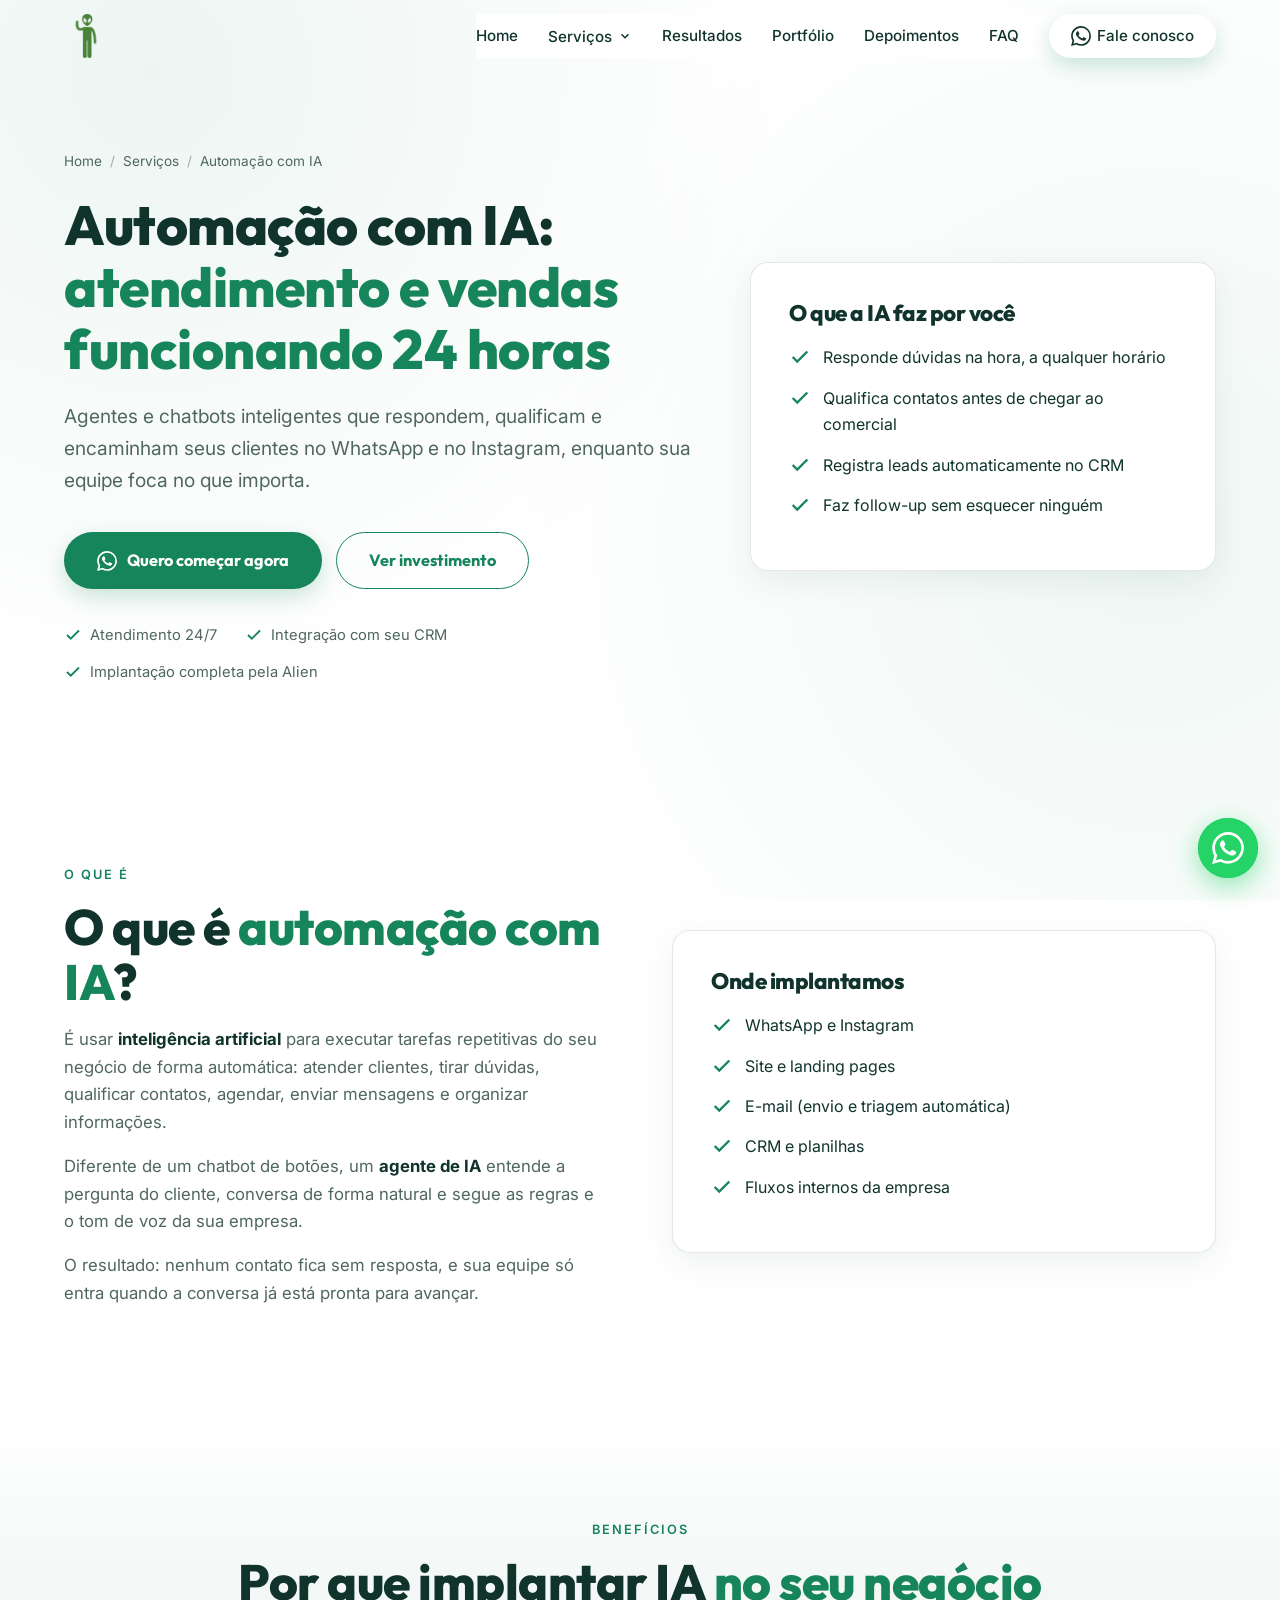
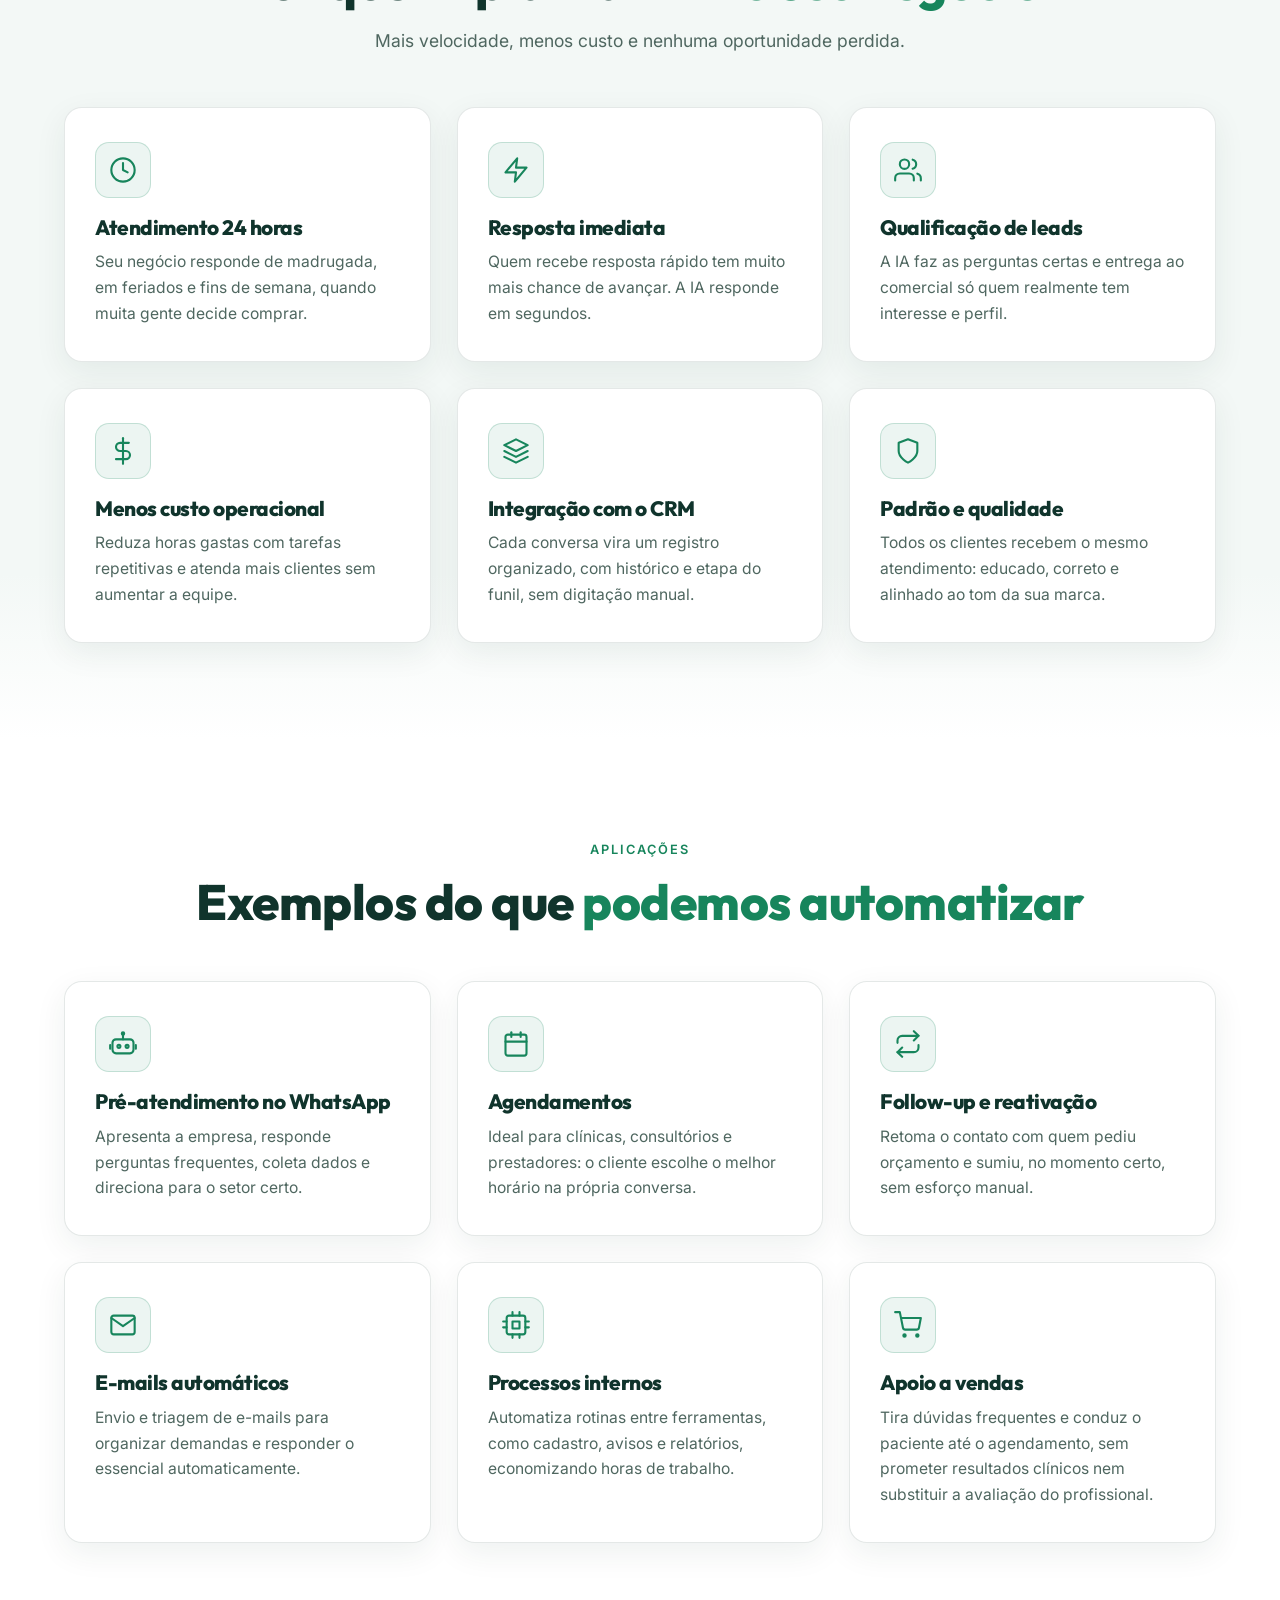
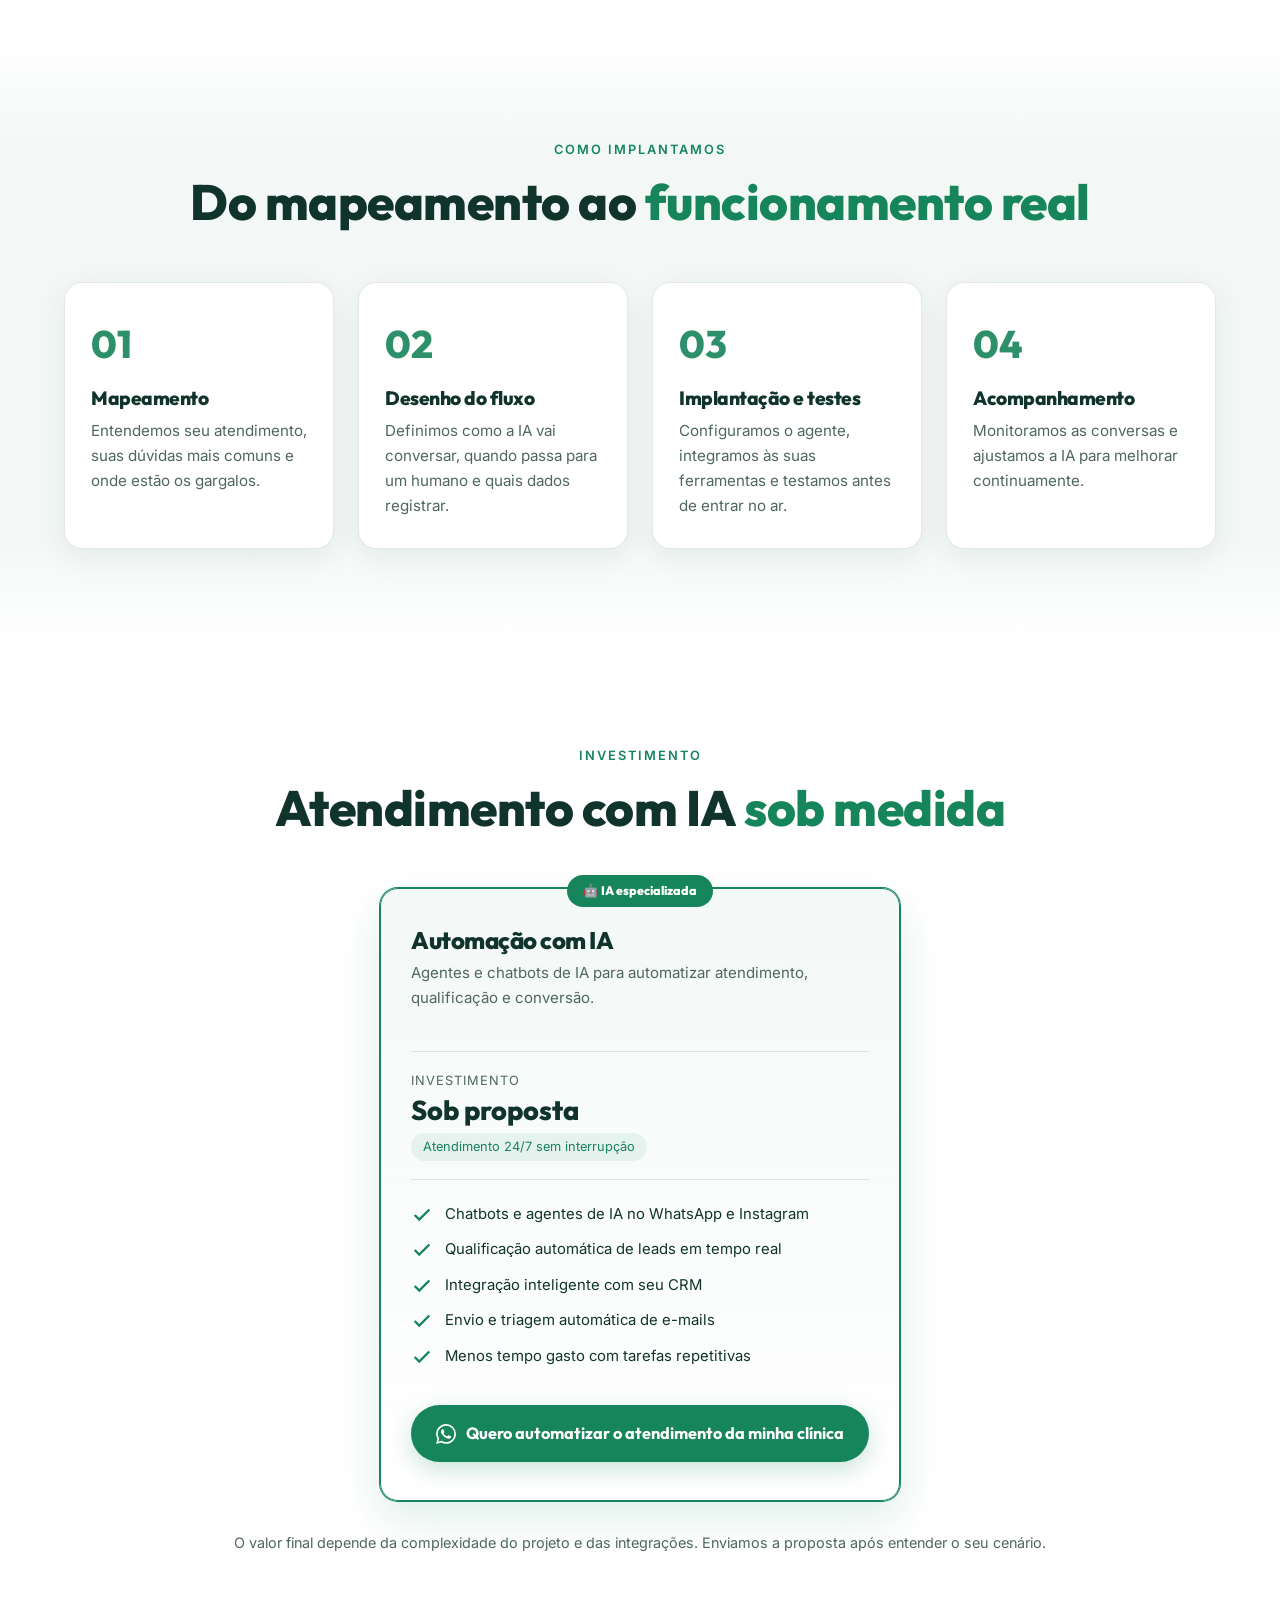
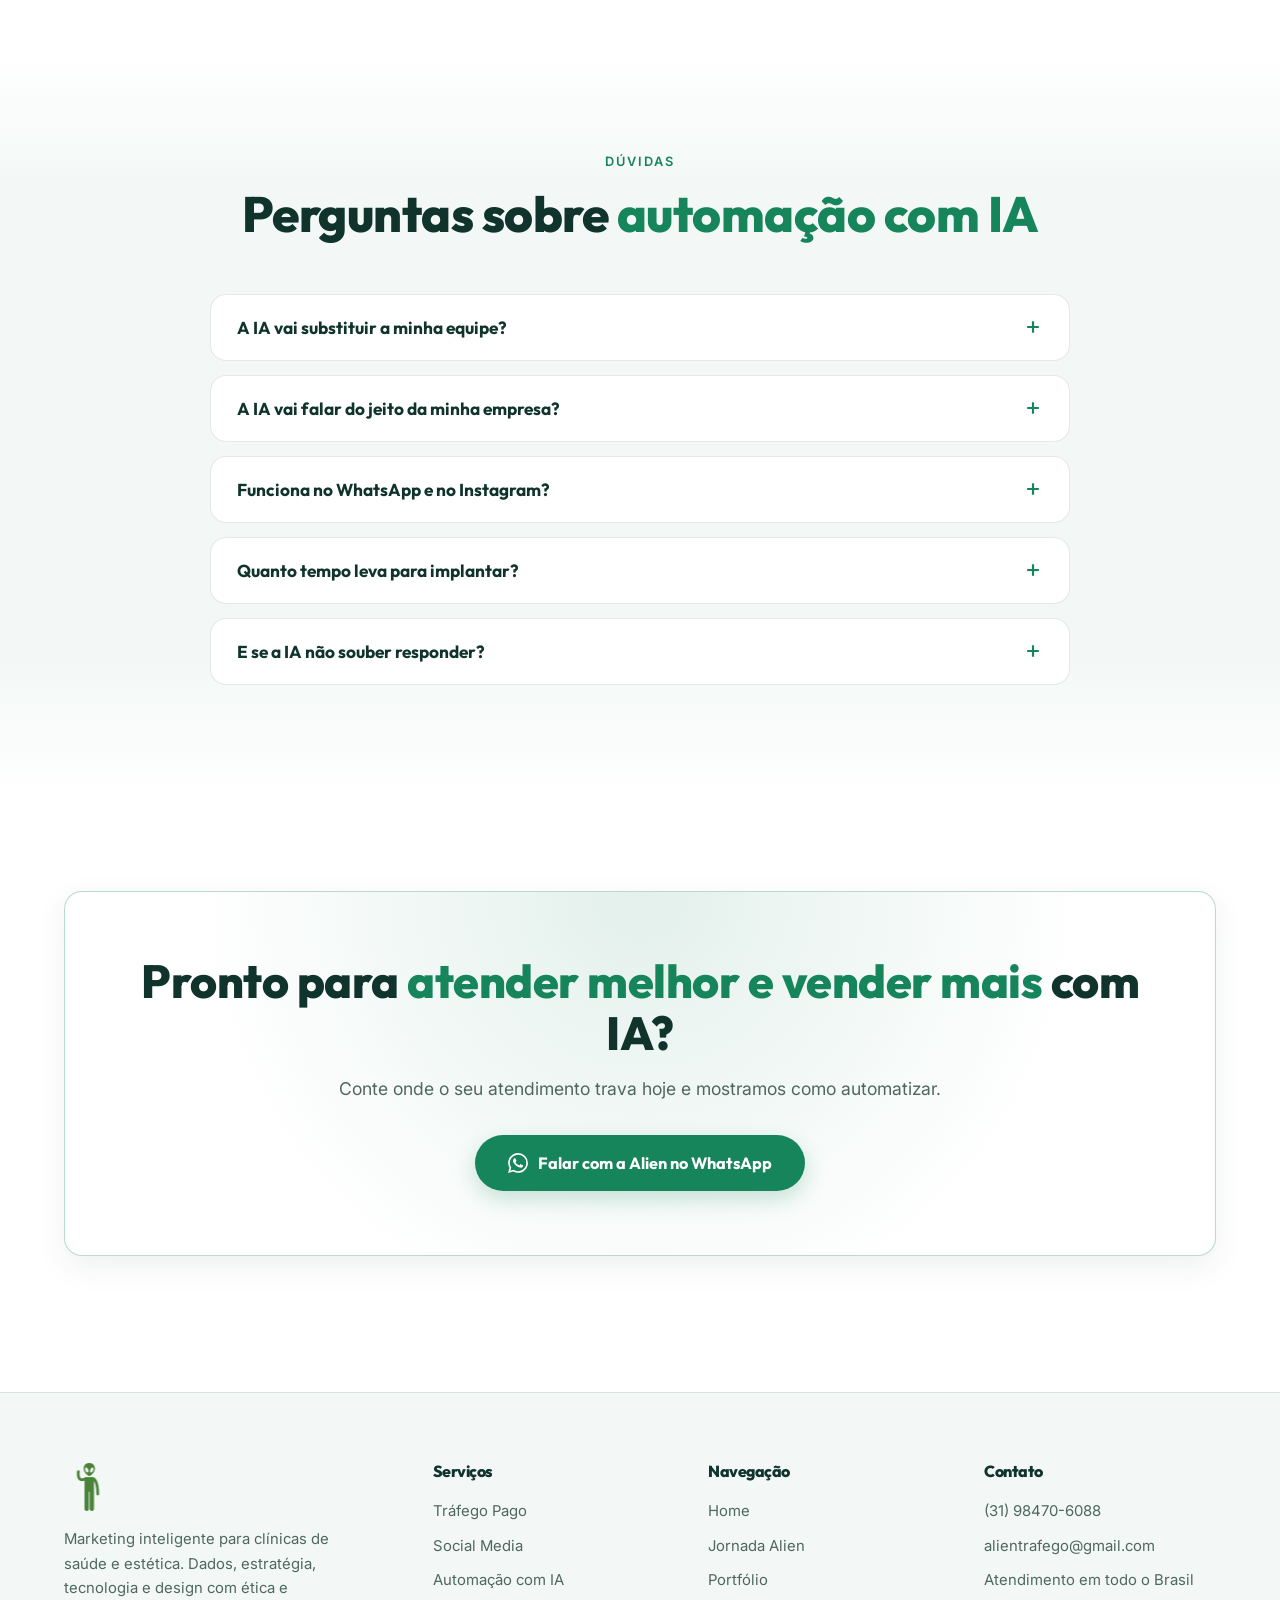
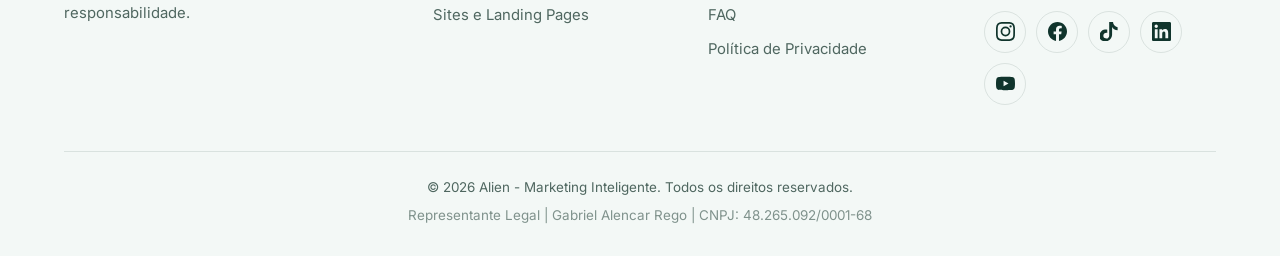
==== commit 6d045c06: "Ajustes finais: remove planos inexistentes e TikTok, suaviza promessa de IA Co-Authored-By: Claude S" ====
--- a/automacao-ia.html
+++ b/automacao-ia.html
@@ -11,7 +11,7 @@
 <link rel="icon" href="assets/Favicon s Fundo svg.svg" type="image/svg+xml">
 <link rel="preconnect" href="https://fonts.googleapis.com"><link rel="preconnect" href="https://fonts.gstatic.com" crossorigin>
 <link href="https://fonts.googleapis.com/css2?family=Outfit:wght@300;400;600;700;800&family=Inter:wght@400;500;600&display=swap" rel="stylesheet">
-<link rel="stylesheet" href="assets/css/site.css">
+<link rel="stylesheet" href="assets/css/site.css?v=20261108">
 <!-- Google tag (gtag.js) -->
     <script async src="https://www.googletagmanager.com/gtag/js?id=G-V5734NJZ1D"></script>
     <script>
@@ -81,7 +81,7 @@
 <section class="section" id="planos"><div class="container">
 <div class="sec-head reveal center"><span class="eyebrow">Investimento</span><h2 class="h2">Atendimento com IA <span class="neon">sob medida</span></h2></div>
 <div class="pricing" style="grid-template-columns:minmax(0,520px);justify-content:center">
-<div class="plan glass reveal pop"><div class="badge ">🤖 IA especializada</div><h3>Automação com IA</h3><p class="sub">Agentes e chatbots de IA para automatizar atendimento, qualificação e conversão.</p><div class="price-box"><small>Investimento</small><div class="price txt">Sob proposta</div><span class="price-tag">Atendimento 24/7 sem interrupção</span></div><ul class="checklist"><li><svg viewBox="0 0 24 24"><polyline points="20 6 9 17 4 12"/></svg><span>Chatbots e agentes de IA no WhatsApp e Instagram</span></li><li><svg viewBox="0 0 24 24"><polyline points="20 6 9 17 4 12"/></svg><span>Qualificação automática de leads em tempo real</span></li><li><svg viewBox="0 0 24 24"><polyline points="20 6 9 17 4 12"/></svg><span>Integração inteligente com seu CRM</span></li><li><svg viewBox="0 0 24 24"><polyline points="20 6 9 17 4 12"/></svg><span>Envio e triagem automática de e-mails</span></li><li><svg viewBox="0 0 24 24"><polyline points="20 6 9 17 4 12"/></svg><span>Redução drástica do custo operacional</span></li></ul><a href="https://wa.me/5531984706088?text=Ol%C3%A1%21%20Quero%20saber%20mais%20sobre%20Automa%C3%A7%C3%A3o%20com%20Intelig%C3%AAncia%20Artificial%20para%20o%20meu%20neg%C3%B3cio." target="_blank" rel="noopener" class="btn btn-neon btn-block"><svg viewBox="0 0 24 24" fill="currentColor"><path d="M17.472 14.382c-.297-.149-1.758-.867-2.03-.967-.273-.099-.471-.148-.67.15-.197.297-.767.966-.94 1.164-.173.199-.347.223-.644.075-.297-.15-1.255-.463-2.39-1.475-.883-.788-1.48-1.761-1.653-2.059-.173-.297-.018-.458.13-.606.134-.133.298-.347.446-.52.149-.174.198-.298.298-.497.099-.198.05-.371-.025-.52-.075-.149-.669-1.612-.916-2.207-.242-.579-.487-.5-.669-.51a12.8 12.8 0 0 0-.57-.01c-.198 0-.52.074-.792.372-.272.297-1.04 1.016-1.04 2.479 0 1.462 1.065 2.875 1.213 3.074.149.198 2.096 3.2 5.077 4.487.709.306 1.262.489 1.694.625.712.227 1.36.195 1.871.118.571-.085 1.758-.719 2.006-1.413.248-.694.248-1.289.173-1.413-.074-.124-.272-.198-.57-.347m-5.421 7.403h-.004a9.87 9.87 0 0 1-5.031-1.378l-.361-.214-3.741.982.998-3.648-.235-.374a9.86 9.86 0 0 1-1.51-5.26c.001-5.45 4.436-9.884 9.888-9.884 2.64 0 5.122 1.03 6.988 2.898a9.825 9.825 0 0 1 2.893 6.994c-.003 5.45-4.437 9.884-9.885 9.884m8.413-18.297A11.815 11.815 0 0 0 12.05 0C5.495 0 .16 5.335.157 11.892c0 2.096.547 4.142 1.588 5.945L.057 24l6.305-1.654a11.882 11.882 0 0 0 5.683 1.448h.005c6.554 0 11.89-5.335 11.893-11.893a11.821 11.821 0 0 0-3.48-8.413Z"/></svg>Quero automatizar o atendimento da minha clínica</a></div>
+<div class="plan glass reveal pop"><div class="badge ">🤖 IA especializada</div><h3>Automação com IA</h3><p class="sub">Agentes e chatbots de IA para automatizar atendimento, qualificação e conversão.</p><div class="price-box"><small>Investimento</small><div class="price txt">Sob proposta</div><span class="price-tag">Atendimento 24/7 sem interrupção</span></div><ul class="checklist"><li><svg viewBox="0 0 24 24"><polyline points="20 6 9 17 4 12"/></svg><span>Chatbots e agentes de IA no WhatsApp e Instagram</span></li><li><svg viewBox="0 0 24 24"><polyline points="20 6 9 17 4 12"/></svg><span>Qualificação automática de leads em tempo real</span></li><li><svg viewBox="0 0 24 24"><polyline points="20 6 9 17 4 12"/></svg><span>Integração inteligente com seu CRM</span></li><li><svg viewBox="0 0 24 24"><polyline points="20 6 9 17 4 12"/></svg><span>Envio e triagem automática de e-mails</span></li><li><svg viewBox="0 0 24 24"><polyline points="20 6 9 17 4 12"/></svg><span>Menos tempo gasto com tarefas repetitivas</span></li></ul><a href="https://wa.me/5531984706088?text=Ol%C3%A1%21%20Quero%20saber%20mais%20sobre%20Automa%C3%A7%C3%A3o%20com%20Intelig%C3%AAncia%20Artificial%20para%20o%20meu%20neg%C3%B3cio." target="_blank" rel="noopener" class="btn btn-neon btn-block"><svg viewBox="0 0 24 24" fill="currentColor"><path d="M17.472 14.382c-.297-.149-1.758-.867-2.03-.967-.273-.099-.471-.148-.67.15-.197.297-.767.966-.94 1.164-.173.199-.347.223-.644.075-.297-.15-1.255-.463-2.39-1.475-.883-.788-1.48-1.761-1.653-2.059-.173-.297-.018-.458.13-.606.134-.133.298-.347.446-.52.149-.174.198-.298.298-.497.099-.198.05-.371-.025-.52-.075-.149-.669-1.612-.916-2.207-.242-.579-.487-.5-.669-.51a12.8 12.8 0 0 0-.57-.01c-.198 0-.52.074-.792.372-.272.297-1.04 1.016-1.04 2.479 0 1.462 1.065 2.875 1.213 3.074.149.198 2.096 3.2 5.077 4.487.709.306 1.262.489 1.694.625.712.227 1.36.195 1.871.118.571-.085 1.758-.719 2.006-1.413.248-.694.248-1.289.173-1.413-.074-.124-.272-.198-.57-.347m-5.421 7.403h-.004a9.87 9.87 0 0 1-5.031-1.378l-.361-.214-3.741.982.998-3.648-.235-.374a9.86 9.86 0 0 1-1.51-5.26c.001-5.45 4.436-9.884 9.888-9.884 2.64 0 5.122 1.03 6.988 2.898a9.825 9.825 0 0 1 2.893 6.994c-.003 5.45-4.437 9.884-9.885 9.884m8.413-18.297A11.815 11.815 0 0 0 12.05 0C5.495 0 .16 5.335.157 11.892c0 2.096.547 4.142 1.588 5.945L.057 24l6.305-1.654a11.882 11.882 0 0 0 5.683 1.448h.005c6.554 0 11.89-5.335 11.893-11.893a11.821 11.821 0 0 0-3.48-8.413Z"/></svg>Quero automatizar o atendimento da minha clínica</a></div>
 </div><p class="note reveal">O valor final depende da complexidade do projeto e das integrações. Enviamos a proposta após entender o seu cenário.</p>
 </div></section>
 
@@ -98,6 +98,6 @@
 <div><h4>Contato</h4><ul><li><a href="https://wa.me/5531984706088?text=Ol%C3%A1%21%20Vim%20pelo%20site%20da%20Alien." target="_blank" rel="noopener">(31) 98470-6088</a></li><li><a href="mailto:alientrafego@gmail.com">alientrafego@gmail.com</a></li><li>Atendimento em todo o Brasil</li></ul><div class="social" style="margin-top:18px"><a href="https://www.instagram.com/alienmkt_/" target="_blank" rel="noopener" title="Instagram" aria-label="Instagram"><svg viewBox="0 0 24 24"><path d="M12 2.163c3.204 0 3.584.012 4.85.07 3.252.148 4.771 1.691 4.919 4.919.058 1.265.069 1.645.069 4.849 0 3.205-.012 3.584-.069 4.849-.149 3.225-1.664 4.771-4.919 4.919-1.266.058-1.644.07-4.85.07-3.204 0-3.584-.012-4.849-.07-3.26-.149-4.771-1.699-4.919-4.92-.058-1.265-.07-1.644-.07-4.849 0-3.204.013-3.583.07-4.849.149-3.227 1.664-4.771 4.919-4.919 1.266-.057 1.645-.069 4.849-.069zM12 0C8.741 0 8.333.014 7.053.072 2.695.272.273 2.69.073 7.051.014 8.333 0 8.741 0 12c0 3.259.014 3.668.072 4.948.2 4.358 2.618 6.78 6.98 6.98 1.281.058 1.689.072 4.948.072 3.259 0 3.668-.014 4.948-.072 4.354-.2 6.782-2.618 6.979-6.98.059-1.28.073-1.689.073-4.948 0-3.259-.014-3.667-.072-4.947-.196-4.354-2.617-6.78-6.979-6.98C15.668.014 15.259 0 12 0zm0 5.838a6.162 6.162 0 1 0 0 12.324 6.162 6.162 0 0 0 0-12.324zM12 16a4 4 0 1 1 0-8 4 4 0 0 1 0 8zm6.406-11.845a1.44 1.44 0 1 0 0 2.881 1.44 1.44 0 0 0 0-2.881z"/></svg></a><a href="https://www.facebook.com/profile.php?id=61572148648768" target="_blank" rel="noopener" title="Facebook" aria-label="Facebook"><svg viewBox="0 0 24 24"><path d="M24 12.073c0-6.627-5.373-12-12-12s-12 5.373-12 12c0 5.99 4.388 10.954 10.125 11.854v-8.385H7.078v-3.47h3.047V9.43c0-3.007 1.792-4.669 4.533-4.669 1.312 0 2.686.235 2.686.235v2.953H15.83c-1.491 0-1.956.925-1.956 1.874v2.25h3.328l-.532 3.47h-2.796v8.385C19.612 23.027 24 18.062 24 12.073z"/></svg></a><a href="https://www.tiktok.com/@alienmkt_?_r=1&_t=ZS-96a00lF3noz" target="_blank" rel="noopener" title="TikTok" aria-label="TikTok"><svg viewBox="0 0 24 24"><path d="M12.525.02c1.31-.02 2.61-.01 3.91-.02.08 1.53.63 3.02 1.59 4.18 1.09 1.25 2.58 2.08 4.22 2.45v3.9c-1.57-.02-3.11-.53-4.43-1.4-1.07-.72-1.94-1.74-2.54-2.91.03 2.93.02 5.86.02 8.79 0 2.05-.51 4.13-1.63 5.82-1.4 2.1-3.79 3.48-6.32 3.65-2.74.17-5.59-.87-7.23-3.11C-.73 19.32-1.12 15.65.68 12.89c1.23-1.89 3.29-3.17 5.57-3.41.97-.1 1.96-.03 2.92.17V13.8c-1.13-.34-2.39-.2-3.37.47-.96.65-1.55 1.78-1.55 2.97 0 1.23.63 2.42 1.66 3.1 1.23.8 2.88.8 4.08.03 1.05-.67 1.63-1.92 1.63-3.19-.01-5.74-.01-11.47-.01-17.21v-.05z"/></svg></a><a href="https://www.linkedin.com/in/alien-marketing-inteligente-536660416/" target="_blank" rel="noopener" title="LinkedIn" aria-label="LinkedIn"><svg viewBox="0 0 24 24"><path d="M20.447 20.452h-3.554v-5.569c0-1.328-.027-3.037-1.852-3.037-1.853 0-2.136 1.445-2.136 2.939v5.667H9.351V9h3.414v1.561h.046c.477-.9 1.637-1.85 3.37-1.85 3.601 0 4.267 2.37 4.267 5.455v6.286zM5.337 7.433c-1.144 0-2.063-.926-2.063-2.065 0-1.138.92-2.063 2.063-2.063 1.14 0 2.064.925 2.064 2.063 0 1.139-.925 2.065-2.064 2.065zm1.782 13.019H3.555V9h3.564v11.452zM22.225 0H1.771C.792 0 0 .774 0 1.729v20.542C0 23.227.792 24 1.771 24h20.451C23.2 24 24 23.227 24 22.271V1.729C24 .774 23.2 0 22.222 0h.003z"/></svg></a><a href="https://www.youtube.com/@AlienMarketingInteligente" target="_blank" rel="noopener" title="YouTube" aria-label="YouTube"><svg viewBox="0 0 24 24"><path d="M23.498 6.163a3.003 3.003 0 0 0-2.11-2.108C19.53 3.53 12 3.53 12 3.53s-7.53 0-9.388.525A3.003 3.003 0 0 0 .502 6.163C0 8.07 0 12 0 12s0 3.93.502 5.837a3.003 3.003 0 0 0 2.11 2.108C4.47 20.47 12 20.47 12 20.47s7.53 0 9.388-.525a3.003 3.003 0 0 0 2.11-2.108C24 15.93 24 12 24 12s0-3.93-.502-5.837zM9.545 15.568V8.432L15.818 12l-6.273 3.568z"/></svg></a></div></div>
 </div><div class="f-bottom"><p>&copy; 2026 Alien - Marketing Inteligente. Todos os direitos reservados.</p><p>Representante Legal | Gabriel Alencar Rego | CNPJ: 48.265.092/0001-68</p></div></div></footer>
 <a href="https://wa.me/5531984706088?text=Ol%C3%A1%21%20Vim%20pelo%20site%20da%20Alien%20e%20gostaria%20de%20conversar." target="_blank" rel="noopener" class="wa-float" aria-label="Falar no WhatsApp"><svg viewBox="0 0 24 24" fill="currentColor"><path d="M17.472 14.382c-.297-.149-1.758-.867-2.03-.967-.273-.099-.471-.148-.67.15-.197.297-.767.966-.94 1.164-.173.199-.347.223-.644.075-.297-.15-1.255-.463-2.39-1.475-.883-.788-1.48-1.761-1.653-2.059-.173-.297-.018-.458.13-.606.134-.133.298-.347.446-.52.149-.174.198-.298.298-.497.099-.198.05-.371-.025-.52-.075-.149-.669-1.612-.916-2.207-.242-.579-.487-.5-.669-.51a12.8 12.8 0 0 0-.57-.01c-.198 0-.52.074-.792.372-.272.297-1.04 1.016-1.04 2.479 0 1.462 1.065 2.875 1.213 3.074.149.198 2.096 3.2 5.077 4.487.709.306 1.262.489 1.694.625.712.227 1.36.195 1.871.118.571-.085 1.758-.719 2.006-1.413.248-.694.248-1.289.173-1.413-.074-.124-.272-.198-.57-.347m-5.421 7.403h-.004a9.87 9.87 0 0 1-5.031-1.378l-.361-.214-3.741.982.998-3.648-.235-.374a9.86 9.86 0 0 1-1.51-5.26c.001-5.45 4.436-9.884 9.888-9.884 2.64 0 5.122 1.03 6.988 2.898a9.825 9.825 0 0 1 2.893 6.994c-.003 5.45-4.437 9.884-9.885 9.884m8.413-18.297A11.815 11.815 0 0 0 12.05 0C5.495 0 .16 5.335.157 11.892c0 2.096.547 4.142 1.588 5.945L.057 24l6.305-1.654a11.882 11.882 0 0 0 5.683 1.448h.005c6.554 0 11.89-5.335 11.893-11.893a11.821 11.821 0 0 0-3.48-8.413Z"/></svg></a>
-<script src="assets/js/site.js"></script>
+<script src="assets/js/site.js?v=20261108"></script>
 </body>
 </html>
